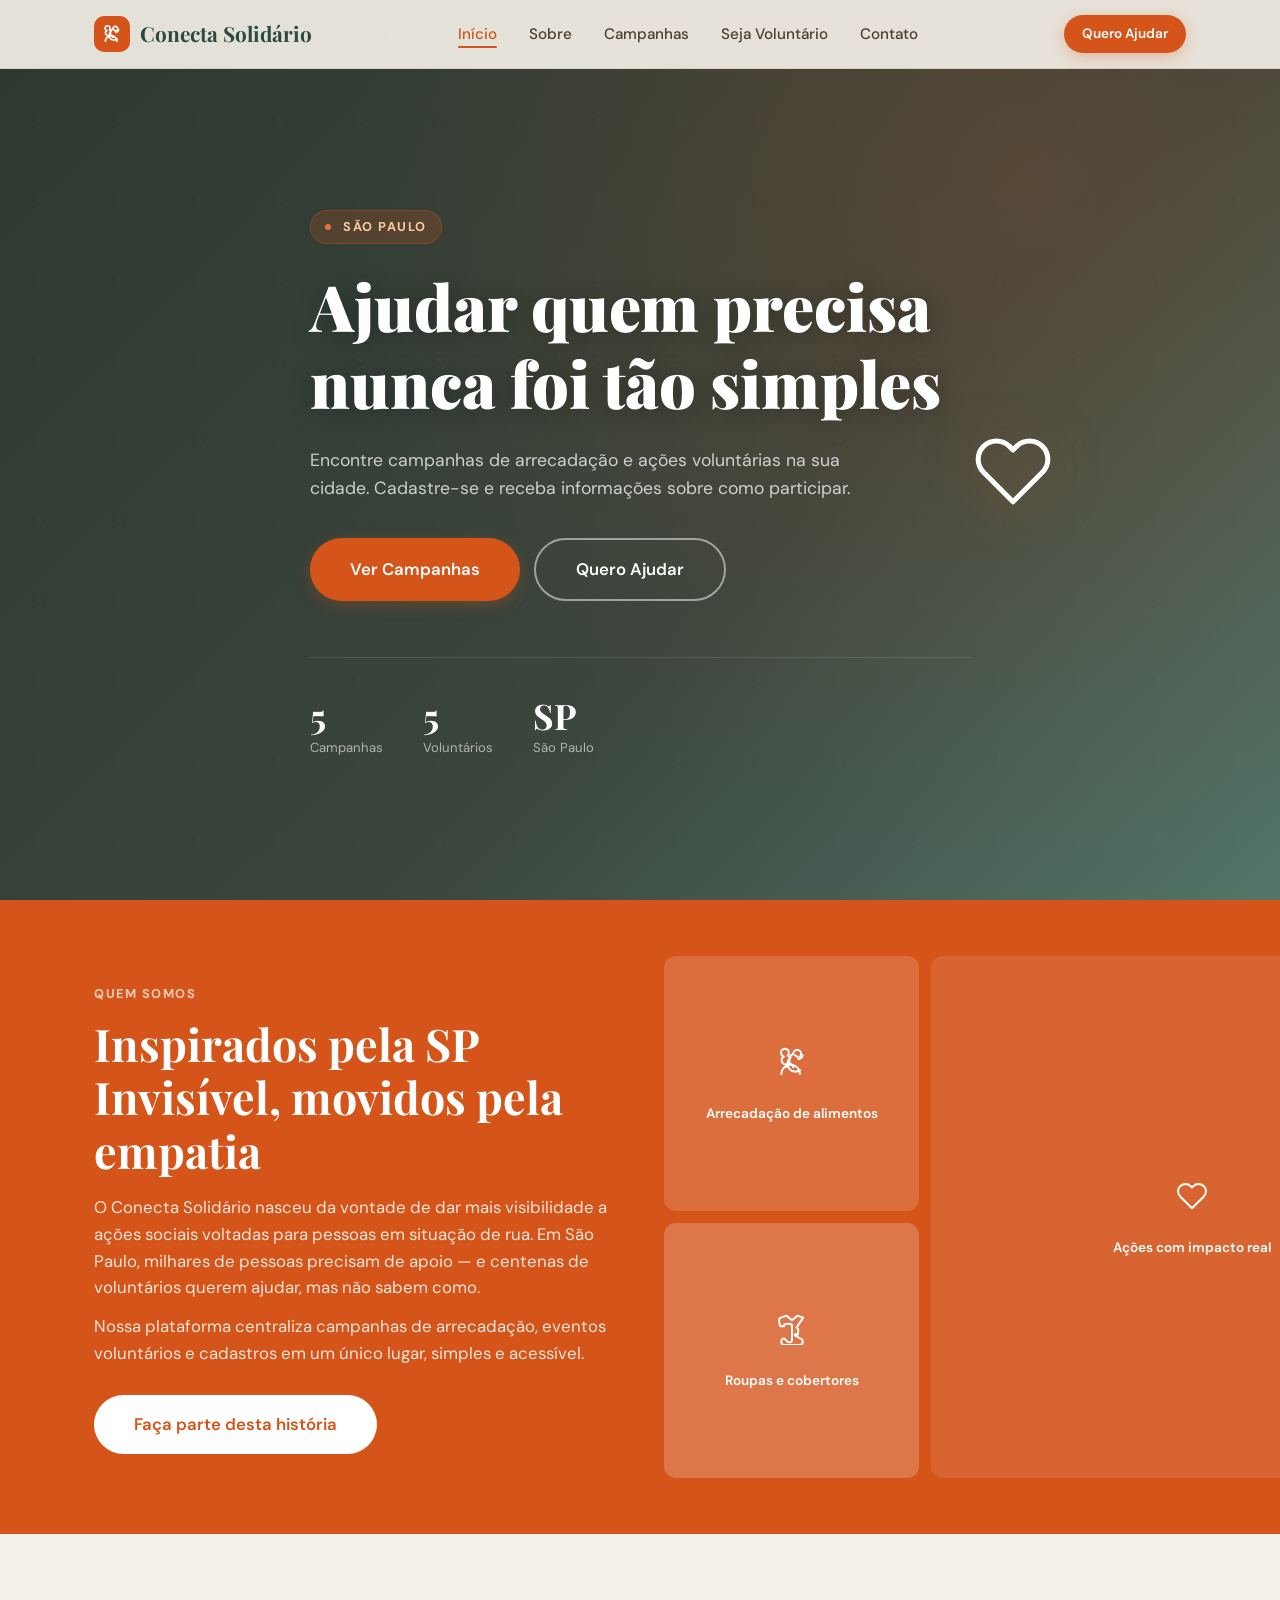
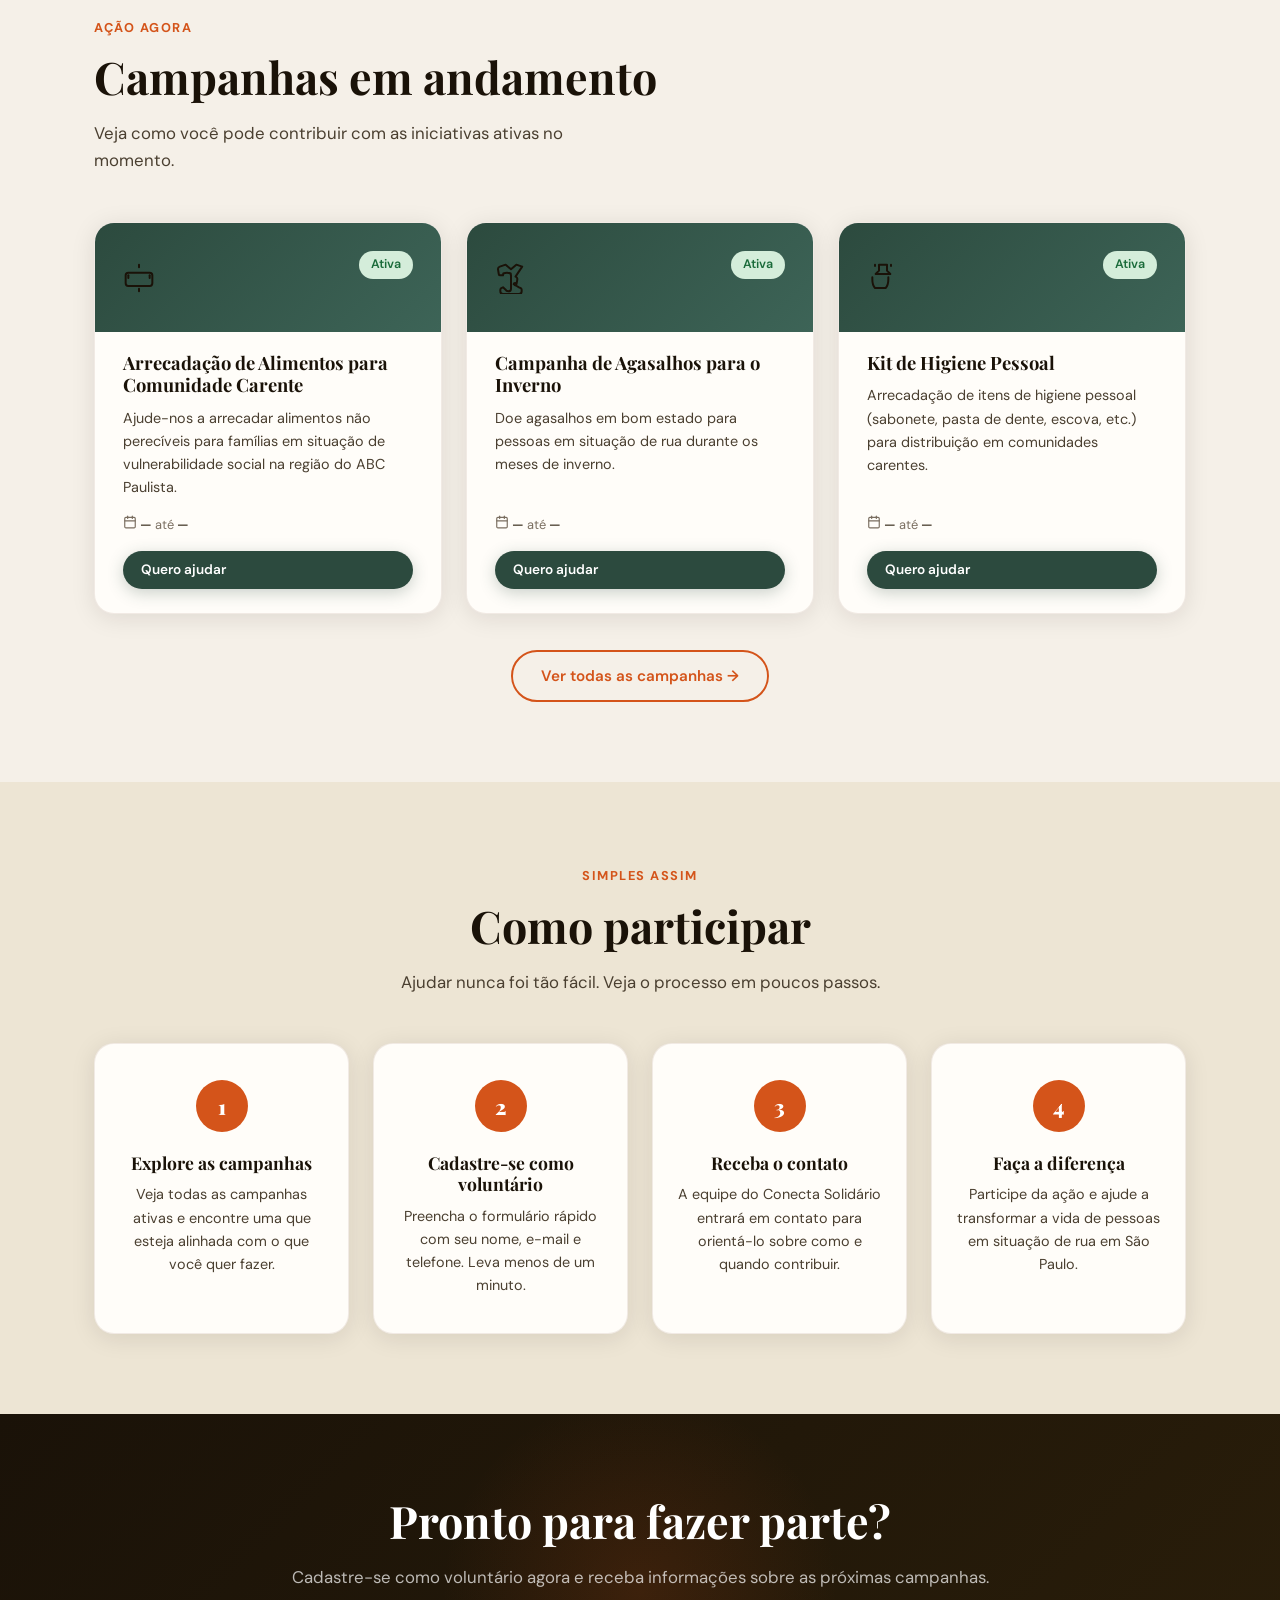
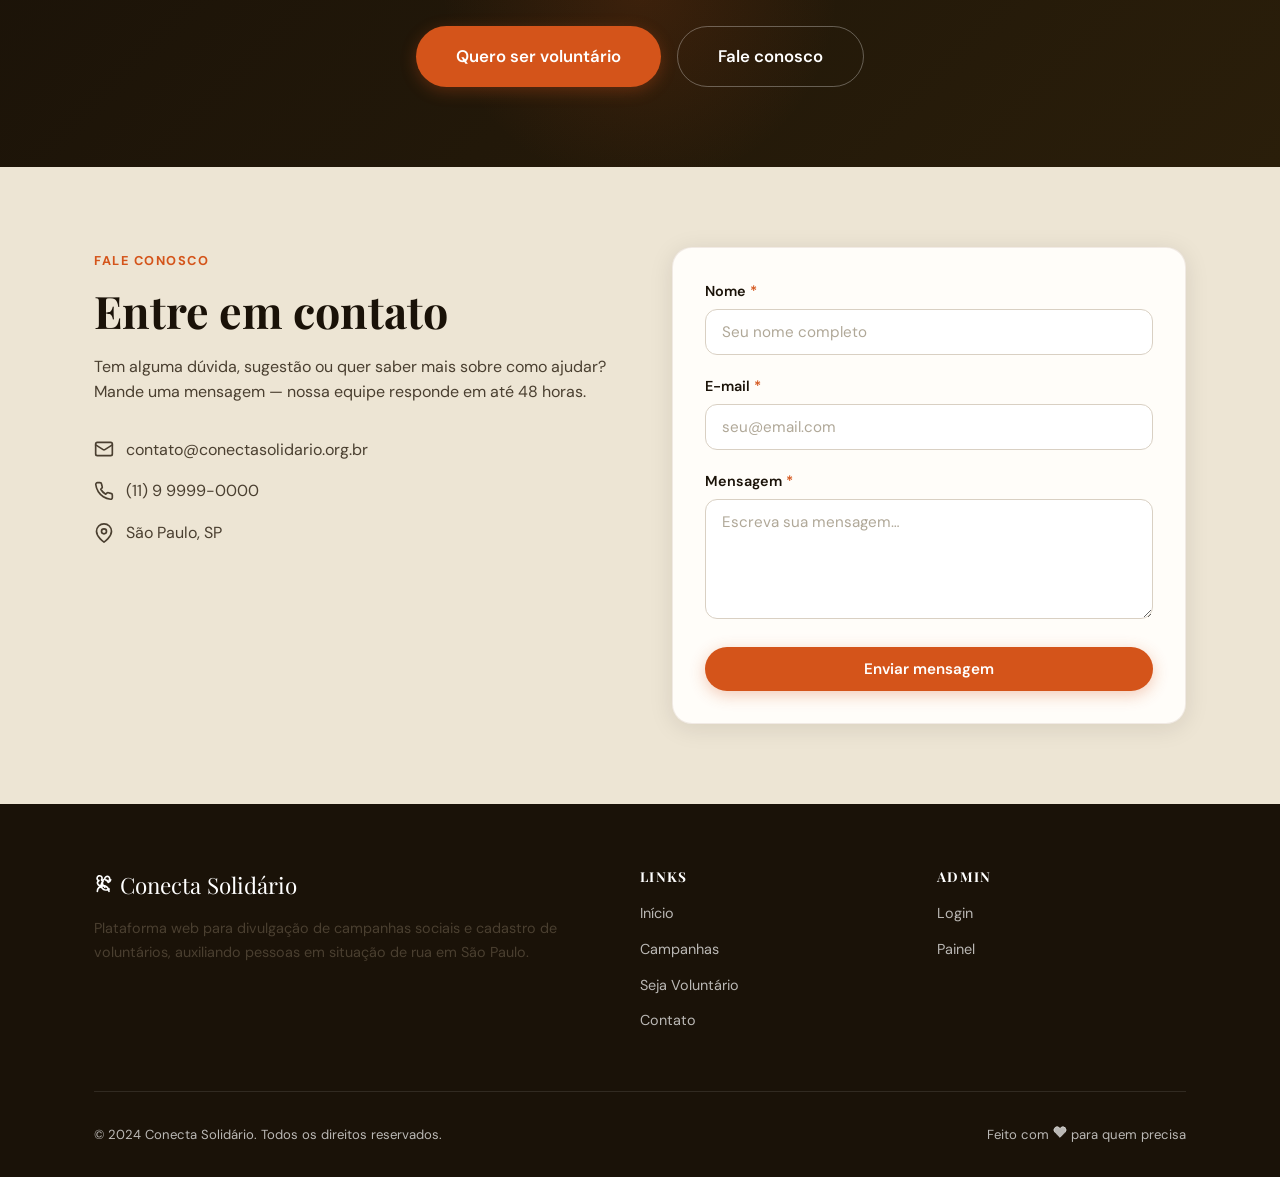
==== index.html @ 2f1c6d6b "first commit" ====
<!DOCTYPE html>
<html lang="pt-BR">
<head>
  <meta charset="UTF-8">
  <meta name="viewport" content="width=device-width, initial-scale=1.0">
  <title>Conecta Solidário – Campanhas sociais para quem mais precisa</title>
  <link rel="stylesheet" href="css/base.css">
  <link rel="stylesheet" href="css/components.css">
  <link rel="stylesheet" href="css/layout.css">
  <link rel="stylesheet" href="css/responsive.css">
  <link rel="stylesheet" href="css/pages/index.css">
  <link rel="stylesheet" href="https://cdnjs.cloudflare.com/ajax/libs/font-awesome/6.0.0-beta3/css/all.min.css">
</head>
<body>

<!-- ── Navbar ──────────────────────────────────────────────── -->
<nav class="navbar">
  <div class="container navbar-inner">
    <a href="index.html" class="navbar-brand">
      <span class="brand-icon">
        <svg width="20" height="20" viewBox="0 0 24 24" fill="none" stroke="currentColor" stroke-width="2" stroke-linecap="round" stroke-linejoin="round"><path d="M18 8a3 3 0 1 0-5.12-2.12L10 8.26l-1.12-1.12A3 3 0 1 06 8a3 3 0 1 0 4.12 2.12L10 9.74l.88-.88A3 3 0 1 018 18"/><path d="M7 16a4 4 0 0 0 3-3 4 4 0 0 1 3 3"/><path d="M4 21a7 7 0 0 1 7-7 7 7 0 0 1 7 7"/><path d="M14 7a4 4 0 0 1 3 3 4 4 0 0 0 3-3"/></svg>
      </span>
      Conecta Solidário
    </a>
    <ul class="navbar-nav">
      <li><a href="index.html" class="active">Início</a></li>
      <li><a href="#sobre">Sobre</a></li>
      <li><a href="#campanhas">Campanhas</a></li>
      <li><a href="pages/voluntario.html">Seja Voluntário</a></li>
      <li><a href="#contato">Contato</a></li>
    </ul>
    <div class="navbar-actions">
      <a href="pages/voluntario.html" class="btn btn-primary btn-sm">Quero Ajudar</a>
    </div>
    <button class="hamburger" aria-label="Menu">
      <span></span><span></span><span></span>
    </button>
  </div>
</nav>

<!-- Mobile menu -->
<div class="mobile-menu">
  <a href="index.html">Início</a>
  <a href="#sobre">Sobre</a>
  <a href="#campanhas">Campanhas</a>
  <a href="pages/voluntario.html">Seja Voluntário</a>
  <a href="#contato">Contato</a>
  <a href="pages/login.html">Área Admin</a>
  <a href="pages/voluntario.html" class="btn btn-primary" style="margin-top:8px">Quero Ajudar</a>
</div>

<!-- ── Hero ────────────────────────────────────────────────── -->
<section class="hero" id="inicio">
  <div class="container" style="position:relative;z-index:2">
    <div class="hero-content">
      <div class="hero-eyebrow">São Paulo</div>
      <h1>Ajudar quem precisa nunca foi tão simples</h1>
      <p class="hero-desc">
        Encontre campanhas de arrecadação e ações voluntárias na sua cidade. Cadastre-se e
        receba informações sobre como participar.
      </p>
      <div class="hero-cta">
        <a href="#campanhas" class="btn btn-primary btn-lg">Ver Campanhas</a>
        <a href="pages/voluntario.html" class="btn btn-outline btn-lg" style="border-color:rgba(255,255,255,.5);color:#fff">Quero Ajudar</a>
      </div>
      <div class="hero-stats">
        <div class="hero-stat" id="stat-campanhas">
          <strong>–</strong><span>Campanhas</span>
        </div>
        <div class="hero-stat" id="stat-voluntarios">
          <strong>–</strong><span>Voluntários</span>
        </div>
        <div class="hero-stat">
          <strong>SP</strong><span>São Paulo</span>
        </div>
      </div>
    </div>
  </div>
  <div class="hero-illustration">
    <div class="hero-icon-center">
      <div class="big-icon">
        <svg width="80" height="80" viewBox="0 0 24 24" fill="none" stroke="currentColor" stroke-width="1.5" stroke-linecap="round" stroke-linejoin="round"><path d="M20.84 4.61a5.5 5.5 0 0 0-7.78 0L12 5.67l-1.06-1.06a5.5 5.5 0 0 0-7.78 7.78l1.06 1.06L12 21.23l7.78-7.78 1.06-1.06a5.5 5.5 0 0 0 0-7.78z"/></svg>
      </div>
    </div>
  </div>
</section>

<!-- ── Sobre ────────────────────────────────────────────────── -->
<section class="about-strip" id="sobre">
  <div class="container">
    <div class="about-strip-inner">
      <div>
        <div class="section-label" style="color:rgba(255,255,255,.7)">Quem somos</div>
        <h2>Inspirados pela SP Invisível, movidos pela empatia</h2>
        <p style="margin-top:16px">
          O Conecta Solidário nasceu da vontade de dar mais visibilidade a ações sociais voltadas
          para pessoas em situação de rua. Em São Paulo, milhares de pessoas precisam de apoio —
          e centenas de voluntários querem ajudar, mas não sabem como.
        </p>
        <p style="margin-top:12px">
          Nossa plataforma centraliza campanhas de arrecadação, eventos voluntários e cadastros em
          um único lugar, simples e acessível.
        </p>
        <a href="pages/voluntario.html" class="btn btn-lg" style="margin-top:28px;background:var(--white);color:var(--orange)">
          Faça parte desta história
        </a>
      </div>
      <div class="about-img-grid">
        <div class="about-img-block aib-1">
          <span class="icon">
            <svg width="32" height="32" viewBox="0 0 24 24" fill="none" stroke="currentColor" stroke-width="1.5" stroke-linecap="round" stroke-linejoin="round"><path d="M18 8a3 3 0 1 0-5.12-2.12L10 8.26l-1.12-1.12A3 3 0 1 06 8a3 3 0 1 0 4.12 2.12L10 9.74l.88-.88A3 3 0 1 018 18"/><path d="M7 16a4 4 0 0 0 3-3 4 4 0 0 1 3 3"/><path d="M4 21a7 7 0 0 1 7-7 7 7 0 0 1 7 7"/><path d="M14 7a4 4 0 0 1 3 3 4 4 0 0 0 3-3"/></svg>
          </span>
          Arrecadação de alimentos
        </div>
        <div class="about-img-block aib-2">
          <span class="icon">
            <svg width="32" height="32" viewBox="0 0 24 24" fill="none" stroke="currentColor" stroke-width="1.5" stroke-linecap="round" stroke-linejoin="round"><path d="M20.84 4.61a5.5 5.5 0 0 0-7.78 0L12 5.67l-1.06-1.06a5.5 5.5 0 0 0-7.78 7.78l1.06 1.06L12 21.23l7.78-7.78 1.06-1.06a5.5 5.5 0 0 0 0-7.78z"/></svg>
          </span>
          Ações com impacto real
        </div>
        <div class="about-img-block aib-3">
          <span class="icon">
            <svg width="32" height="32" viewBox="0 0 24 24" fill="none" stroke="currentColor" stroke-width="1.5" stroke-linecap="round" stroke-linejoin="round"><path d="M20.38 3.46L16 2 12 5.5 8 2l-4.38 1.46a2 2 0 0 0-1.34 2.23l.58 3.47a1 1 0 0 0 .99.84H6l.23-1.37a8 8 0 0 1 5.54 0L12 10.18V20a2 2 0 0 1-2 2h-.18a2 2 0 0 1-1.82-1.18L6 19l-1.27.57A2 2 0 0 0 4 21.43V22a2 2 0 0 0 2 2h12a2 2 0 0 0 2-2v-.57a2 2 0 0 0-.73-1.86L18 19l-2-1.18a2 2 0 0 1-1.82-1.18H14a1 1 0 0 1 .99-.84h.16a1 1 0 0 1 .99.84l.58-3.47a2 2 0 0 0-1.34-2.23z"/></svg>
          </span>
          Roupas e cobertores
        </div>
      </div>
    </div>
  </div>
</section>

<!-- ── Campanhas ────────────────────────────────────────────── -->
<section class="section campaigns-section" id="campanhas">
  <div class="container">
    <div class="section-header">
      <div class="section-label">Ação agora</div>
      <h2>Campanhas em andamento</h2>
      <p>Veja como você pode contribuir com as iniciativas ativas no momento.</p>
    </div>
    <div id="campaigns-grid" class="campaigns-grid">
      <div class="loader-wrap"><div class="spinner"></div><p>Carregando campanhas…</p></div>
    </div>
    <div style="text-align:center;margin-top:36px">
      <a href="pages/campanhas.html" class="btn btn-outline">Ver todas as campanhas →</a>
    </div>
  </div>
</section>

<!-- ── Como funciona ────────────────────────────────────────── -->
<section class="section how-section">
  <div class="container">
    <div class="section-header text-center">
      <div class="section-label">Simples assim</div>
      <h2>Como participar</h2>
      <p style="margin: 0 auto;">Ajudar nunca foi tão fácil. Veja o processo em poucos passos.</p>
    </div>
    <div class="steps-grid">
      <div class="card step-card">
        <div class="step-num">1</div>
        <h3>Explore as campanhas</h3>
        <p>Veja todas as campanhas ativas e encontre uma que esteja alinhada com o que você quer fazer.</p>
      </div>
      <div class="card step-card">
        <div class="step-num">2</div>
        <h3>Cadastre-se como voluntário</h3>
        <p>Preencha o formulário rápido com seu nome, e-mail e telefone. Leva menos de um minuto.</p>
      </div>
      <div class="card step-card">
        <div class="step-num">3</div>
        <h3>Receba o contato</h3>
        <p>A equipe do Conecta Solidário entrará em contato para orientá-lo sobre como e quando contribuir.</p>
      </div>
      <div class="card step-card">
        <div class="step-num">4</div>
        <h3>Faça a diferença</h3>
        <p>Participe da ação e ajude a transformar a vida de pessoas em situação de rua em São Paulo.</p>
      </div>
    </div>
  </div>
</section>

<!-- ── CTA Banner ───────────────────────────────────────────── -->
<section class="cta-banner">
  <div class="container">
    <h2>Pronto para fazer parte?</h2>
    <p>Cadastre-se como voluntário agora e receba informações sobre as próximas campanhas.</p>
    <div class="cta-btns">
      <a href="pages/voluntario.html" class="btn btn-primary btn-lg">Quero ser voluntário</a>
      <a href="#contato" class="btn btn-ghost btn-lg" style="color:#fff;border-color:rgba(255,255,255,.3)">Fale conosco</a>
    </div>
  </div>
</section>

<!-- ── Contato ──────────────────────────────────────────────── -->
<section class="section" id="contato" style="background:var(--warm)">
  <div class="container">
    <div style="display:grid;grid-template-columns:1fr 1fr;gap:64px;align-items:start">
      <div>
        <div class="section-label">Fale conosco</div>
        <h2>Entre em contato</h2>
        <p style="margin-top:16px">
          Tem alguma dúvida, sugestão ou quer saber mais sobre como ajudar?
          Mande uma mensagem — nossa equipe responde em até 48 horas.
        </p>
        <div style="margin-top:32px;display:flex;flex-direction:column;gap:16px">
          <div style="display:flex;align-items:center;gap:12px;color:var(--text-m)">
            <svg width="20" height="20" viewBox="0 0 24 24" fill="none" stroke="currentColor" stroke-width="2" stroke-linecap="round" stroke-linejoin="round"><rect x="2" y="4" width="20" height="16" rx="2"/><path d="m22 7-8.97 5.7a1.94 1.94 0 0 1-2.06 0L2 7"/></svg>
            <span>contato@conectasolidario.org.br</span>
          </div>
          <div style="display:flex;align-items:center;gap:12px;color:var(--text-m)">
            <svg width="20" height="20" viewBox="0 0 24 24" fill="none" stroke="currentColor" stroke-width="2" stroke-linecap="round" stroke-linejoin="round"><path d="M22 16.92v3a2 2 0 0 1-2.18 2 19.79 19.79 0 0 1-8.63-3.07 19.5 19.5 0 0 1-6-6 19.79 19.79 0 0 1-3.07-8.67A2 2 0 0 1 4.11 2h3a2 2 0 0 1 2 1.72 12.84 12.84 0 0 0 .7 2.81 2 2 0 0 1-.45 2.11L8.09 9.91a16 16 0 0 0 6 6l1.27-1.27a2 2 0 0 1 2.11-.45 12.84 12.84 0 0 0 2.81.7A2 2 0 0 1 22 16.92z"/></svg>
            <span>(11) 9 9999-0000</span>
          </div>
          <div style="display:flex;align-items:center;gap:12px;color:var(--text-m)">
            <svg width="20" height="20" viewBox="0 0 24 24" fill="none" stroke="currentColor" stroke-width="2" stroke-linecap="round" stroke-linejoin="round"><path d="M21 10c0 7-9 13-9 13s-9-6-9-13a9 9 0 0 1 18 0z"/><circle cx="12" cy="10" r="3"/></svg>
            <span>São Paulo, SP</span>
          </div>
        </div>
      </div>
      <form class="card" style="padding:32px" id="contact-form">
        <div class="form-group">
          <label class="form-label">Nome <span>*</span></label>
          <input type="text" class="form-control" data-required placeholder="Seu nome completo">
          <span class="form-error" style="display:none"></span>
        </div>
        <div class="form-group">
          <label class="form-label">E-mail <span>*</span></label>
          <input type="email" class="form-control" data-required placeholder="seu@email.com">
          <span class="form-error" style="display:none"></span>
        </div>
        <div class="form-group">
          <label class="form-label">Mensagem <span>*</span></label>
          <textarea class="form-control" data-required placeholder="Escreva sua mensagem…"></textarea>
          <span class="form-error" style="display:none"></span>
        </div>
        <button type="submit" class="btn btn-primary btn-block">Enviar mensagem</button>
      </form>
    </div>
  </div>
</section>

<!-- ── Footer ───────────────────────────────────────────────── -->
<footer>
  <div class="container">
    <div class="footer-grid">
      <div>
        <div class="footer-brand">
          <svg width="20" height="20" viewBox="0 0 24 24" fill="none" stroke="currentColor" stroke-width="2" stroke-linecap="round" stroke-linejoin="round"><path d="M18 8a3 3 0 1 0-5.12-2.12L10 8.26l-1.12-1.12A3 3 0 1 06 8a3 3 0 1 0 4.12 2.12L10 9.74l.88-.88A3 3 0 1 018 18"/><path d="M7 16a4 4 0 0 0 3-3 4 4 0 0 1 3 3"/><path d="M4 21a7 7 0 0 1 7-7 7 7 0 0 1 7 7"/><path d="M14 7a4 4 0 0 1 3 3 4 4 0 0 0 3-3"/></svg>
          Conecta Solidário
        </div>
        <p class="footer-desc">
          Plataforma web para divulgação de campanhas sociais e cadastro de voluntários,
          auxiliando pessoas em situação de rua em São Paulo.
        </p>
      </div>
      <div class="footer-col">
        <h4>Links</h4>
        <ul>
          <li><a href="index.html">Início</a></li>
          <li><a href="#campanhas">Campanhas</a></li>
          <li><a href="pages/voluntario.html">Seja Voluntário</a></li>
          <li><a href="#contato">Contato</a></li>
        </ul>
      </div>
      <div class="footer-col">
        <h4>Admin</h4>
        <ul>
          <li><a href="pages/login.html">Login</a></li>
          <li><a href="pages/admin.html">Painel</a></li>
        </ul>
      </div>
    </div>
    <div class="footer-bottom">
      <span>© 2024 Conecta Solidário. Todos os direitos reservados.</span>
      <span>Feito com <svg width="14" height="14" viewBox="0 0 24 24" fill="currentColor" stroke="currentColor" stroke-width="1" stroke-linecap="round" stroke-linejoin="round"><path d="M20.84 4.61a5.5 5.5 0 0 0-7.78 0L12 5.67l-1.06-1.06a5.5 5.5 0 0 0-7.78 7.78l1.06 1.06L12 21.23l7.78-7.78 1.06-1.06a5.5 5.5 0 0 0 0-7.78z"/></svg> para quem precisa</span>
    </div>
  </div>
</footer>

<div id="toast-container"></div>

<script src="js/config.js"></script>
<script src="js/api-unified.js"></script>
<script>
  const ICONS = ['bread','coat','bottle','pill','books','home','bath','salad'];

  async function loadCampanhas() {
    const grid = document.getElementById('campaigns-grid');
    try {
      const data = await API.getCampanhas();
      const ativas = (data || []).filter(c => {
        const st = campaignStatus(c.data_inicio, c.data_fim);
        return st.label === 'Ativa';
      }).slice(0, 3);

      document.getElementById('stat-campanhas').querySelector('strong').textContent =
        (data || []).filter(c => campaignStatus(c.data_inicio, c.data_fim).label === 'Ativa').length;

      if (!ativas.length) {
        grid.innerHTML = `<div class="empty-state" style="grid-column:1/-1">
          <div class="icon">
            <svg width="48" height="48" viewBox="0 0 24 24" fill="none" stroke="currentColor" stroke-width="1.5" stroke-linecap="round" stroke-linejoin="round"><path d="M21 15a2 2 0 0 1-2 2H7l-4 4V5a2 2 0 0 1 2-2h14a2 2 0 0 1 2 2z"/></svg>
          </div>
          <h3>Nenhuma campanha ativa no momento</h3>
          <p>Volte em breve para ver as próximas ações.</p>
        </div>`;
        return;
      }
      grid.innerHTML = ativas.map((c,i) => {
        const st = campaignStatus(c.data_inicio, c.data_fim);
        return `
        <div class="card campaign-card">
          <div class="campaign-card-top">
            <div class="campaign-icon">${getIconSVG(ICONS[i % ICONS.length])}</div>
            <span class="badge ${st.cls}">${st.label}</span>
          </div>
          <div class="campaign-card-body">
            <h3>${c.titulo}</h3>
            <p>${c.descricao}</p>
            <div class="campaign-dates">
              <svg width="14" height="14" viewBox="0 0 24 24" fill="none" stroke="currentColor" stroke-width="2" stroke-linecap="round" stroke-linejoin="round"><rect x="3" y="4" width="18" height="18" rx="2" ry="2"/><line x1="16" y1="2" x2="16" y2="6"/><line x1="8" y1="2" x2="8" y2="6"/><line x1="3" y1="10" x2="21" y2="10"/></svg>
              <span>${formatDate(c.data_inicio)}</span> até <span>${formatDate(c.data_fim)}</span>
            </div>
            <a href="pages/voluntario.html" class="btn btn-forest btn-sm">Quero ajudar</a>
          </div>
        </div>`;
      }).join('');
    } catch (e) {
      grid.innerHTML = `<div class="empty-state" style="grid-column:1/-1">
        <div class="icon">
          <svg width="48" height="48" viewBox="0 0 24 24" fill="none" stroke="currentColor" stroke-width="1.5" stroke-linecap="round" stroke-linejoin="round"><path d="M21 15a2 2 0 0 1-2 2H7l-4 4V5a2 2 0 0 1 2-2h14a2 2 0 0 1 2 2z"/></svg>
        </div>
        <h3>Erro ao carregar campanhas</h3>
        <p>Tente novamente mais tarde.</p>
      </div>`;
      document.getElementById('stat-campanhas').querySelector('strong').textContent = '0';
    }
  }

  async function loadStats() {
    try {
      const vols = await API.getVoluntarios();
      document.getElementById('stat-voluntarios').querySelector('strong').textContent = (vols || []).length;
    } catch {
      document.getElementById('stat-voluntarios').querySelector('strong').textContent = '0';
    }
  }

  function getIconSVG(name) {
    const icons = {
      bread: '<svg width="32" height="32" viewBox="0 0 24 24" fill="none" stroke="currentColor" stroke-width="1.5" stroke-linecap="round" stroke-linejoin="round"><path d="M2 10a2 2 0 0 1 2-2h16a2 2 0 0 1 2 2v6a2 2 0 0 1-2 2H4a2 2 0 0 1-2-2z"/><path d="M12 2v2"/><path d="M12 20v2"/><path d="M4 10v2"/><path d="M20 10v2"/></svg>',
      coat: '<svg width="32" height="32" viewBox="0 0 24 24" fill="none" stroke="currentColor" stroke-width="1.5" stroke-linecap="round" stroke-linejoin="round"><path d="M20.38 3.46L16 2 12 5.5 8 2l-4.38 1.46a2 2 0 0 0-1.34 2.23l.58 3.47a1 1 0 0 0 .99.84H6l.23-1.37a8 8 0 0 1 5.54 0L12 10.18V20a2 2 0 0 1-2 2h-.18a2 2 0 0 1-1.82-1.18L6 19l-1.27.57A2 2 0 0 0 4 21.43V22a2 2 0 0 0 2 2h12a2 2 0 0 0 2-2v-.57a2 2 0 0 0-.73-1.86L18 19l-2-1.18a2 2 0 0 1-1.82-1.18H14a1 1 0 0 1 .99-.84h.16a1 1 0 0 1 .99.84l.58-3.47a2 2 0 0 0-1.34-2.23z"/></svg>',
      bottle: '<svg width="32" height="32" viewBox="0 0 24 24" fill="none" stroke="currentColor" stroke-width="1.5" stroke-linecap="round" stroke-linejoin="round"><path d="M9 2h6v4.5l2.5 2.5H6.5L9 6.5V2z"/><path d="M4 11.5v1.5c0 3 1 5.5 2 6.5h8c1-1 2-3.5 2-6.5v-1.5"/><path d="M6 2v1"/><path d="M18 2v1"/></svg>',
      pill: '<svg width="32" height="32" viewBox="0 0 24 24" fill="none" stroke="currentColor" stroke-width="1.5" stroke-linecap="round" stroke-linejoin="round"><path d="M10.5 1.5l8.5 8.5a2.83 2.83 0 0 1 0 4L14 21l-5-5-2-2a2.83 2.83 0 0 1 0-4L10.5 1.5z"/></svg>',
      books: '<svg width="32" height="32" viewBox="0 0 24 24" fill="none" stroke="currentColor" stroke-width="1.5" stroke-linecap="round" stroke-linejoin="round"><path d="M4 19.5A2.5 2.5 0 0 1 6.5 17H20"/><path d="M6.5 2H20v20H6.5A2.5 2.5 0 0 1 4 19.5v-15A2.5 2.5 0 0 1 6.5 2z"/></svg>',
      home: '<svg width="32" height="32" viewBox="0 0 24 24" fill="none" stroke="currentColor" stroke-width="1.5" stroke-linecap="round" stroke-linejoin="round"><path d="M3 9l9-7 9 7v11a2 2 0 0 1-2 2H5a2 2 0 0 1-2-2z"/><polyline points="9 22 9 12 15 12 15 22"/></svg>',
      bath: '<svg width="32" height="32" viewBox="0 0 24 24" fill="none" stroke="currentColor" stroke-width="1.5" stroke-linecap="round" stroke-linejoin="round"><path d="M4 12h16"/><path d="M4 6v12a2 2 0 0 0 2 2h12a2 2 0 0 0 2-2V6"/><path d="M8 6V4a2 2 0 0 1 2-2h4a2 2 0 0 1 2 2v2"/><circle cx="12" cy="13" r="2"/><path d="M8 18l2 2 4-4 4 4"/></svg>',
      salad: '<svg width="32" height="32" viewBox="0 0 24 24" fill="none" stroke="currentColor" stroke-width="1.5" stroke-linecap="round" stroke-linejoin="round"><path d="M12 22c5.523 0 10-4.477 10-10S17.523 2 12 2 2 6.477 2 12s4.477 10 10 10z"/><path d="M8 12c1.5-2 4-2 4 0s-2.5 4-4 0z"/><path d="M16 12c1.5-2 4-2 4 0s-2.5 4-4 0z"/></svg>'
    };
    return icons[name] || '';
  }

  // Contact form
  document.getElementById('contact-form').addEventListener('submit', async e => {
    e.preventDefault();
    if (!validateForm(e.target)) return;
    const btn = e.target.querySelector('button[type=submit]');
    btn.textContent = 'Enviando…'; btn.disabled = true;
    await new Promise(r => setTimeout(r, 1000));
    toast('Mensagem enviada com sucesso! Retornaremos em breve.', 'success');
    e.target.reset();
    btn.textContent = 'Enviar mensagem'; btn.disabled = false;
  });

  loadCampanhas();
  loadStats();
</script>
</body>
</html>
---- css/base.css ----
@import url('https://fonts.googleapis.com/css2?family=Playfair+Display:ital,wght@0,400;0,700;0,900;1,400&family=DM+Sans:wght@300;400;500;600&display=swap');

/* ─── Design Tokens ─────────────────────────────────────── */
:root {
  --cream:    #F5F0E8;
  --warm:     #EDE5D4;
  --orange:   #D4541A;
  --orange-l: #E8733D;
  --earth:    #7A4A2E;
  --forest:   #2C4A3E;
  --forest-l: #3D6457;
  --text:     #1A1208;
  --text-m:   #4A3F30;
  --text-s:   #7A6E60;
  --white:    #FFFFFF;
  --card-bg:  #FFFDF9;
  --shadow:   0 4px 24px rgba(26,18,8,.10);
  --shadow-h: 0 8px 40px rgba(26,18,8,.18);
  --radius:   12px;
  --radius-l: 20px;
  --trans:    .25s cubic-bezier(.4,0,.2,1);
}

/* ─── Reset ──────────────────────────────────────────────── */
*, *::before, *::after { box-sizing: border-box; margin: 0; padding: 0; }
html { scroll-behavior: smooth; }
body {
  font-family: 'DM Sans', sans-serif;
  background: var(--cream);
  color: var(--text);
  line-height: 1.6;
  overflow-x: hidden;
}
img { max-width: 100%; display: block; }
a { text-decoration: none; color: inherit; }
ul { list-style: none; }
button, input, textarea, select {
  font-family: inherit;
  font-size: inherit;
}

/* ─── Typography ─────────────────────────────────────────── */
h1,h2,h3,h4 { font-family: 'Playfair Display', serif; line-height: 1.2; }
h1 { font-size: clamp(2.2rem,5vw,4rem); font-weight: 900; }
h2 { font-size: clamp(1.6rem,3.5vw,2.8rem); font-weight: 700; }
h3 { font-size: clamp(1.2rem,2vw,1.6rem); font-weight: 700; }
p  { color: var(--text-m); }

/* ─── Utilities ──────────────────────────────────────────── */
.container { max-width: 1140px; margin: 0 auto; padding: 0 24px; }
.section    { padding: 80px 0; }
.section-sm { padding: 48px 0; }
.text-center { text-align: center; }
.hidden { display: none !important; }
---- css/components.css ----
/* ─── Buttons ────────────────────────────────────────────── */
.btn {
  display: inline-flex; align-items: center; gap: 8px;
  padding: 12px 28px; border-radius: 50px; border: none;
  cursor: pointer; font-weight: 600; font-size: .95rem;
  transition: all var(--trans); white-space: nowrap;
}
.btn-primary {
  background: var(--orange); color: var(--white);
  box-shadow: 0 4px 16px rgba(212,84,26,.30);
}
.btn-primary:hover {
  background: var(--orange-l);
  transform: translateY(-2px);
  box-shadow: 0 8px 24px rgba(212,84,26,.40);
}
.btn-outline {
  background: transparent; color: var(--orange);
  border: 2px solid var(--orange);
}
.btn-outline:hover {
  background: var(--orange); color: var(--white);
  transform: translateY(-2px);
}
.btn-forest {
  background: var(--forest); color: var(--white);
  box-shadow: 0 4px 16px rgba(44,74,62,.25);
}
.btn-forest:hover {
  background: var(--forest-l); transform: translateY(-2px);
}
.btn-ghost {
  background: transparent; color: var(--text-m);
  border: 1px solid #D9D0C3;
}
.btn-ghost:hover { background: var(--warm); }
.btn-danger {
  background: #C0392B; color: var(--white);
}
.btn-danger:hover { background: #A93226; }
.btn-sm { padding: 8px 18px; font-size: .85rem; }
.btn-lg { padding: 16px 40px; font-size: 1.05rem; }
.btn-block { width: 100%; justify-content: center; }

/* ─── Cards ──────────────────────────────────────────────── */
.card {
  background: var(--card-bg); border-radius: var(--radius-l);
  border: 1px solid rgba(122,74,46,.10);
  box-shadow: var(--shadow); overflow: hidden;
  transition: all var(--trans);
}
.card:hover { box-shadow: var(--shadow-h); transform: translateY(-4px); }

/* ─── Badges ─────────────────────────────────────────────── */
.badge {
  display: inline-flex; align-items: center; gap: 4px;
  padding: 4px 12px; border-radius: 50px; font-size: .78rem; font-weight: 600;
}
.badge-green  { background: #D4EDDA; color: #1A6B3A; }
.badge-orange { background: #FDEBD0; color: #8B4513; }
.badge-red    { background: #FDECEA; color: #8B1A1A; }

/* ─── Forms ──────────────────────────────────────────────── */
.form-group { margin-bottom: 20px; }
.form-label { display: block; font-weight: 600; font-size: .9rem; margin-bottom: 6px; color: var(--text); }
.form-label span { color: var(--orange); }
.form-control {
  width: 100%; padding: 12px 16px; border-radius: var(--radius);
  border: 1.5px solid #D9D0C3; background: var(--white);
  color: var(--text); font-size: .95rem;
  transition: all var(--trans);
}
.form-control:focus {
  outline: none; border-color: var(--orange);
  box-shadow: 0 0 0 3px rgba(212,84,26,.12);
}
.form-control::placeholder { color: #B0A898; }
textarea.form-control { resize: vertical; min-height: 120px; }
.form-hint { font-size: .8rem; color: var(--text-s); margin-top: 4px; }
.form-error { font-size: .82rem; color: #C0392B; margin-top: 4px; }
.form-row { display: grid; grid-template-columns: 1fr 1fr; gap: 20px; }

/* ─── Toast ──────────────────────────────────────────────── */
#toast-container {
  position: fixed; bottom: 24px; right: 24px; z-index: 9999;
  display: flex; flex-direction: column; gap: 10px;
}
.toast {
  display: flex; align-items: center; gap: 12px;
  background: var(--text); color: var(--white);
  padding: 14px 20px; border-radius: var(--radius);
  box-shadow: var(--shadow-h); font-size: .9rem; font-weight: 500;
  animation: toastIn .3s ease; min-width: 280px;
}
.toast.success { background: var(--forest); }
.toast.error   { background: #C0392B; }
@keyframes toastIn { from { transform: translateX(120%); opacity:0 } to { transform: translateX(0); opacity:1 } }

/* ─── Section Header ─────────────────────────────────────── */
.section-header { margin-bottom: 48px; }
.section-label {
  display: inline-block; font-size: .8rem; font-weight: 700;
  letter-spacing: .12em; text-transform: uppercase; color: var(--orange);
  margin-bottom: 12px;
}
.section-header h2 { margin-bottom: 16px; }
.section-header p { color: var(--text-m); max-width: 540px; font-size: 1.05rem; }

/* ─── Page Hero (inner pages) ────────────────────────────── */
.page-hero {
  padding: 140px 0 64px;
  background: linear-gradient(135deg, var(--forest) 0%, #1A3028 100%);
  position: relative; overflow: hidden;
}
.page-hero::before {
  content: ''; position: absolute; inset: 0;
  background: url("data:image/svg+xml,%3Csvg width='60' height='60' viewBox='0 0 60 60' xmlns='http://www.w3.org/2000/svg'%3E%3Cg fill='none' fill-rule='evenodd'%3E%3Cg fill='%23ffffff' fill-opacity='0.03'%3E%3Ccircle cx='30' cy='30' r='2'/%3E%3C/g%3E%3C/g%3E%3C/svg%3E");
}
.page-hero h1, .page-hero p { color: var(--white); position: relative; }
.page-hero p { opacity: .8; font-size: 1.1rem; margin-top: 12px; }

/* ─── Loader ─────────────────────────────────────────────── */
.loader-wrap {
  display: flex; align-items: center; justify-content: center;
  padding: 48px; flex-direction: column; gap: 12px; color: var(--text-s);
}
.spinner {
  width: 36px; height: 36px; border: 3px solid #E8DFCE;
  border-top-color: var(--orange); border-radius: 50%;
  animation: spin .8s linear infinite;
}
@keyframes spin { to { transform: rotate(360deg); } }

/* ─── Empty State ────────────────────────────────────────── */
.empty-state {
  text-align: center; padding: 64px 24px; color: var(--text-s);
}
.empty-state .icon { font-size: 3rem; margin-bottom: 16px; }
.empty-state h3 { color: var(--text-m); margin-bottom: 8px; }

/* ─── Modal ──────────────────────────────────────────────── */
.modal-overlay {
  position: fixed; inset: 0; background: rgba(26,18,8,.6);
  backdrop-filter: blur(4px); z-index: 500;
  display: flex; align-items: center; justify-content: center;
  padding: 24px; opacity: 0; pointer-events: none; transition: opacity var(--trans);
}
.modal-overlay.open { opacity: 1; pointer-events: all; }
.modal {
  background: var(--card-bg); border-radius: var(--radius-l);
  padding: 40px; max-width: 520px; width: 100%;
  transform: scale(.95) translateY(8px); transition: transform var(--trans);
  max-height: 90vh; overflow-y: auto;
}
.modal-overlay.open .modal { transform: scale(1) translateY(0); }
.modal-header { display: flex; justify-content: space-between; align-items: flex-start; margin-bottom: 24px; }
.modal-close { background: none; border: none; cursor: pointer; font-size: 1.4rem; color: var(--text-s); line-height: 1; padding: 4px; }
.modal-close:hover { color: var(--text); }

/* ─── Table ──────────────────────────────────────────────── */
.table-wrap { overflow-x: auto; border-radius: var(--radius); border: 1px solid #E8DFCE; }
table { width: 100%; border-collapse: collapse; }
th {
  background: var(--warm); padding: 14px 16px; text-align: left;
  font-size: .82rem; font-weight: 700; letter-spacing: .06em;
  text-transform: uppercase; color: var(--text-m); white-space: nowrap;
}
td { padding: 14px 16px; border-top: 1px solid #F0E8DC; font-size: .92rem; color: var(--text-m); }
tr:hover td { background: #FFFBF5; }
.table-actions { display: flex; gap: 8px; }
---- css/layout.css ----
/* ─── Navbar ─────────────────────────────────────────────── */
.navbar {
  position: fixed; top: 0; left: 0; right: 0; z-index: 100;
  background: rgba(245,240,232,.92);
  backdrop-filter: blur(12px);
  border-bottom: 1px solid rgba(122,74,46,.12);
  transition: box-shadow var(--trans);
}
.navbar.scrolled { box-shadow: var(--shadow); }
.navbar-inner {
  display: flex; align-items: center; justify-content: space-between;
  height: 68px;
}
.navbar-brand {
  display: flex; align-items: center; gap: 10px; font-weight: 700;
  font-family: 'Playfair Display', serif; font-size: 1.3rem; color: var(--forest);
}
.navbar-brand .brand-icon {
  width: 36px; height: 36px; background: var(--orange);
  border-radius: 10px; display: flex; align-items: center; justify-content: center;
  color: var(--white); font-size: 1.1rem;
}
.navbar-nav {
  display: flex; align-items: center; gap: 32px;
}
.navbar-nav a {
  font-weight: 500; font-size: .95rem; color: var(--text-m);
  transition: color var(--trans); position: relative;
}
.navbar-nav a::after {
  content: ''; position: absolute; bottom: -4px; left: 0; right: 0;
  height: 2px; background: var(--orange); transform: scaleX(0);
  transition: transform var(--trans); border-radius: 2px;
}
.navbar-nav a:hover, .navbar-nav a.active { color: var(--orange); }
.navbar-nav a:hover::after, .navbar-nav a.active::after { transform: scaleX(1); }
.navbar-actions { display: flex; align-items: center; gap: 12px; }
.hamburger {
  display: none; background: none; border: none; cursor: pointer;
  flex-direction: column; gap: 5px; padding: 4px;
}
.hamburger span {
  display: block; width: 24px; height: 2px; background: var(--text);
  border-radius: 2px; transition: all var(--trans);
}
.hamburger.open span:nth-child(1) { transform: translateY(7px) rotate(45deg); }
.hamburger.open span:nth-child(2) { opacity: 0; }
.hamburger.open span:nth-child(3) { transform: translateY(-7px) rotate(-45deg); }

/* ─── Mobile Menu ────────────────────────────────────────── */
.mobile-menu {
  position: fixed; inset: 68px 0 0; background: var(--cream);
  padding: 24px; display: flex; flex-direction: column; gap: 8px;
  z-index: 99; transform: translateX(100%); transition: transform var(--trans);
}
.mobile-menu.open { transform: translateX(0); }
.mobile-menu a {
  display: block; padding: 14px 16px; font-weight: 500;
  border-radius: var(--radius); color: var(--text-m);
  transition: background var(--trans);
}
.mobile-menu a:hover { background: var(--warm); color: var(--orange); }

/* ─── Footer ─────────────────────────────────────────────── */
footer {
  background: var(--text); color: rgba(255,255,255,.7);
  padding: 64px 0 32px;
}
.footer-grid {
  display: grid; grid-template-columns: 2fr 1fr 1fr; gap: 48px;
  padding-bottom: 48px; border-bottom: 1px solid rgba(255,255,255,.1);
  margin-bottom: 32px;
}
.footer-brand { font-family: 'Playfair Display', serif; color: var(--white); font-size: 1.4rem; margin-bottom: 12px; }
.footer-desc { font-size: .9rem; line-height: 1.7; }
.footer-col h4 { color: var(--white); font-size: .85rem; letter-spacing: .1em; text-transform: uppercase; margin-bottom: 16px; }
.footer-col ul li { margin-bottom: 10px; }
.footer-col ul li a { font-size: .9rem; transition: color var(--trans); }
.footer-col ul li a:hover { color: var(--orange-l); }
.footer-bottom { display: flex; justify-content: space-between; align-items: center; font-size: .82rem; }

/* ─── Admin Layout ───────────────────────────────────────── */
.admin-layout { display: flex; min-height: 100vh; }
.sidebar {
  width: 240px; background: var(--forest); position: fixed;
  top: 0; left: 0; bottom: 0; z-index: 50;
  display: flex; flex-direction: column; padding: 28px 0;
  transition: transform var(--trans);
}
.sidebar-brand {
  padding: 0 24px 28px; border-bottom: 1px solid rgba(255,255,255,.1);
  font-family: 'Playfair Display', serif; color: var(--white); font-size: 1.15rem;
  display: flex; align-items: center; gap: 10px;
}
.sidebar-brand .brand-icon { background: var(--orange); }
.sidebar-nav { flex: 1; padding: 24px 0; }
.sidebar-nav a {
  display: flex; align-items: center; gap: 12px;
  padding: 12px 24px; color: rgba(255,255,255,.7);
  font-weight: 500; font-size: .9rem; transition: all var(--trans);
  border-left: 3px solid transparent;
}
.sidebar-nav a:hover { color: var(--white); background: rgba(255,255,255,.06); }
.sidebar-nav a.active { color: var(--white); background: rgba(255,255,255,.1); border-left-color: var(--orange-l); }
.sidebar-nav a .nav-icon { font-size: 1.1rem; width: 20px; text-align: center; }
.sidebar-footer {
  padding: 24px; border-top: 1px solid rgba(255,255,255,.1);
}
.admin-main { flex: 1; margin-left: 240px; background: #F0EBE0; min-height: 100vh; }
.admin-topbar {
  background: var(--card-bg); padding: 0 32px; height: 64px;
  display: flex; align-items: center; justify-content: space-between;
  border-bottom: 1px solid #E8DFCE; position: sticky; top: 0; z-index: 10;
}
.admin-topbar h2 { font-size: 1.15rem; color: var(--text); }
.admin-user { display: flex; align-items: center; gap: 10px; font-size: .9rem; color: var(--text-m); }
.admin-avatar {
  width: 34px; height: 34px; background: var(--orange); border-radius: 50%;
  display: flex; align-items: center; justify-content: center;
  color: var(--white); font-size: .8rem; font-weight: 700;
}
.admin-content { padding: 32px; }
.stat-grid { display: grid; grid-template-columns: repeat(3, 1fr); gap: 20px; margin-bottom: 32px; }
.stat-card {
  background: var(--card-bg); border-radius: var(--radius-l);
  padding: 24px; border: 1px solid rgba(122,74,46,.10);
  box-shadow: var(--shadow);
}
.stat-card .stat-label { font-size: .82rem; font-weight: 600; text-transform: uppercase; letter-spacing: .08em; color: var(--text-s); margin-bottom: 8px; }
.stat-card .stat-value { font-family: 'Playfair Display', serif; font-size: 2.2rem; font-weight: 900; color: var(--text); }
.stat-card .stat-icon { font-size: 1.6rem; float: right; margin-top: -8px; }
---- css/responsive.css ----
/* ─── Responsive ─────────────────────────────────────────── */
@media (max-width: 1024px) {
  .container { padding: 0 20px; }
  .hero-stats { gap: 24px; }
  .hero-stat strong { font-size: 1.8rem; }
}

@media (max-width: 900px) {
  .form-row { grid-template-columns: 1fr; }
  .footer-grid { grid-template-columns: 1fr; gap: 32px; }
  .navbar-nav, .navbar-actions .btn { display: none; }
  .hamburger { display: flex; }
  .navbar-actions .btn-admin { display: inline-flex; }
  .sidebar { transform: translateX(-100%); }
  .sidebar.open { transform: translateX(0); }
  .admin-main { margin-left: 0; }
  .stat-grid { grid-template-columns: 1fr; }
  .hero-content { max-width: 100%; }
  .hero-cta { flex-direction: column; }
  .hero-cta .btn { width: 100%; justify-content: center; }
  .hero-stats { flex-wrap: wrap; justify-content: center; }
}

@media (max-width: 768px) {
  .section { padding: 64px 0; }
  .hero { padding-top: 80px; }
  .hero-eyebrow { font-size: .75rem; }
  .hero h1 { font-size: 2rem; }
  .hero-desc { font-size: 1rem; }
  .hero-stats { gap: 16px; }
  .hero-stat strong { font-size: 1.5rem; }
  .hero-stat span { font-size: .75rem; }
  .campaigns-grid { grid-template-columns: 1fr; }
  .about-strip-inner { flex-direction: column; }
  .about-img-grid { grid-template-columns: 1fr; }
  .footer-bottom { flex-direction: column; gap: 12px; text-align: center; }
  .vol-layout { grid-template-columns: 1fr; gap: 32px; }
}

@media (max-width: 600px) {
  .section { padding: 48px 0; }
  .container { padding: 0 16px; }
  .modal { padding: 24px 16px; }
  .admin-content { padding: 20px 16px; }
  .admin-topbar { padding: 0 16px; }
  .navbar-brand { font-size: 1.1rem; }
  .navbar-brand .brand-icon { width: 32px; height: 32px; font-size: 1rem; }
  .btn { padding: 10px 20px; font-size: .9rem; }
  .btn-lg { padding: 14px 28px; font-size: 1rem; }
  .btn-sm { padding: 6px 14px; font-size: .8rem; }
  .card { border-radius: var(--radius); }
  .form-control { padding: 10px 14px; font-size: .9rem; }
  .page-hero { padding: 100px 0 48px; }
  .page-hero h1 { font-size: 1.8rem; }
  .page-hero p { font-size: 1rem; }
  .sidebar { width: 100%; transform: translateX(-100%); }
  .sidebar.open { transform: translateX(0); }
  .stat-card { padding: 20px; }
  .stat-card .stat-value { font-size: 1.8rem; }
  .table-wrap { border-radius: var(--radius); }
  th, td { padding: 10px 12px; font-size: .85rem; }
  .table-actions { flex-direction: column; }
  .table-actions .btn { width: 100%; }
  #toast-container { left: 16px; right: 16px; bottom: 16px; }
  .toast { min-width: auto; }
}

@media (max-width: 480px) {
  .hero h1 { font-size: 1.6rem; }
  .hero-desc { font-size: .9rem; }
  .hero-cta { gap: 10px; }
  .hero-stats { gap: 12px; }
  .hero-stat strong { font-size: 1.3rem; }
  .section-header h2 { font-size: 1.4rem; }
  .section-header p { font-size: .95rem; }
  .footer { padding: 48px 0 24px; }
  .footer-brand { font-size: 1.2rem; }
  .modal { max-width: 100%; margin: 0; border-radius: 0; }
  .modal-overlay { padding: 0; }
  .btn { padding: 8px 16px; font-size: .85rem; }
  .btn-lg { padding: 12px 24px; }
}
---- css/pages/index.css ----
/* ─── Hero (index.html) ─────────────────────────────────────── */
.hero {
  min-height: 100vh; display: flex; align-items: center;
  background:
    linear-gradient(135deg, rgba(26,40,32,0.92) 0%, rgba(26,40,32,0.85) 60%, rgba(61,100,87,0.88) 100%),
    url('https://images.alphacoders.com/581/581842.jpg');
  background-size: cover;
  background-position: center;
  position: relative; overflow: hidden; padding-top: 68px;
}
.hero::before {
  content: '';
  position: absolute; inset: 0;
  background:
    radial-gradient(circle at 80% 20%, rgba(212,84,26,.18) 0%, transparent 55%),
    url("data:image/svg+xml,%3Csvg width='80' height='80' viewBox='0 0 80 80' xmlns='http://www.w3.org/2000/svg'%3E%3Cg fill='none'%3E%3Ccircle cx='40' cy='40' r='1.5' fill='%23ffffff' fill-opacity='0.04'/%3E%3C/g%3E%3C/svg%3E");
}
.hero-content { position: relative; max-width: 660px; }
.hero-eyebrow {
  display: inline-flex; align-items: center; gap: 8px;
  background: rgba(212,84,26,.2); border: 1px solid rgba(212,84,26,.35);
  color: #FBCBA4; font-size: .8rem; font-weight: 700;
  letter-spacing: .12em; text-transform: uppercase;
  padding: 6px 14px; border-radius: 50px; margin-bottom: 24px;
}
.hero-eyebrow::before { content: ''; display: inline-block; width: 6px; height: 6px; background: var(--orange-l); border-radius: 50%; margin-right: 4px; }
.hero h1 {
  color: var(--white); margin-bottom: 24px;
  text-shadow: 0 2px 24px rgba(0,0,0,.3);
}
.hero h1 em { color: #FBCBA4; font-style: normal; }
.hero-desc { color: rgba(255,255,255,.75); font-size: 1.1rem; margin-bottom: 36px; max-width: 540px; }
.hero-cta { display: flex; gap: 14px; flex-wrap: wrap; }
.hero-stats {
  display: flex; gap: 40px; margin-top: 56px;
  padding-top: 40px; border-top: 1px solid rgba(255,255,255,.12);
  flex-wrap: wrap;
}
.hero-stat strong {
  display: block; font-family: 'Playfair Display', serif;
  font-size: 2.2rem; color: var(--white); line-height: 1;
}
.hero-stat span { font-size: .82rem; color: rgba(255,255,255,.6); margin-top: 4px; display: block; }
.hero-illustration {
  position: absolute; right: -40px; bottom: 0; top: 68px;
  width: 48%; display: flex; align-items: flex-end;
  justify-content: center; overflow: hidden;
}
.hero-circles { position: relative; width: 420px; height: 420px; }
.circle-pulse {
  position: absolute; border-radius: 50%;
  border: 1px solid rgba(255,255,255,.1);
  animation: pulse 4s ease-in-out infinite;
}
.cp1 { inset: 0; animation-delay: 0s; }
.cp2 { inset: 40px; animation-delay: .7s; }
.cp3 { inset: 80px; background: rgba(212,84,26,.08); animation-delay: 1.4s; }
@keyframes pulse { 0%,100%{transform:scale(1);opacity:.6} 50%{transform:scale(1.04);opacity:1} }
.hero-icon-center {
  position: absolute; inset: 0; display: flex; flex-direction: column;
  align-items: center; justify-content: center; gap: 12px; color: var(--white);
}
.hero-icon-center .big-icon { font-size: 5rem; filter: drop-shadow(0 8px 24px rgba(212,84,26,.5)); }
.hero-icon-center p { font-family: 'Playfair Display', serif; font-size: 1.1rem; opacity: .8; }

/* ─── About strip (index.html) ────────────────────────────────── */
.about-strip { background: var(--orange); padding: 56px 0; }
.about-strip-inner {
  display: grid; grid-template-columns: 1fr 1fr; gap: 48px; align-items: center;
}
.about-strip h2 { color: var(--white); margin-bottom: 16px; }
.about-strip p  { color: rgba(255,255,255,.85); font-size: 1.05rem; }
.about-img-grid { display: grid; grid-template-columns: 1fr 1fr; gap: 12px; }
.about-img-block {
  border-radius: var(--radius); aspect-ratio: 1;
  display: flex; flex-direction: column; align-items: center; justify-content: center;
  gap: 10px; font-size: .85rem; font-weight: 600; color: var(--white); text-align: center;
}
.about-img-block .icon { font-size: 2rem; }
.aib-1 { background: rgba(255,255,255,.15); }
.aib-2 { background: rgba(255,255,255,.10); grid-row: span 2; }
.aib-3 { background: rgba(255,255,255,.20); }

/* ─── Campaigns section (index.html) ─────────────────────────── */
.campaigns-section { background: var(--cream); }
.campaigns-grid { display: grid; grid-template-columns: repeat(auto-fill, minmax(300px,1fr)); gap: 24px; }
.campaign-card { display: flex; flex-direction: column; }
.campaign-card-top {
  padding: 28px 28px 20px;
  background: linear-gradient(135deg, var(--forest), var(--forest-l));
  display: flex; align-items: flex-start; justify-content: space-between;
}
.campaign-icon { font-size: 2.4rem; }
.campaign-card-body { padding: 20px 28px 24px; flex: 1; display: flex; flex-direction: column; }
.campaign-card-body h3 { margin-bottom: 10px; font-size: 1.15rem; }
.campaign-card-body p { font-size: .9rem; flex: 1; margin-bottom: 16px; }
.campaign-dates { font-size: .8rem; color: var(--text-s); margin-bottom: 16px; }
.campaign-dates span { font-weight: 600; color: var(--text-m); }

/* ─── How it works (index.html) ──────────────────────────────── */
.how-section { background: var(--warm); }
.steps-grid { display: grid; grid-template-columns: repeat(auto-fit, minmax(220px,1fr)); gap: 24px; }
.step-card { text-align: center; padding: 36px 24px; }
.step-num {
  width: 52px; height: 52px; border-radius: 50%; background: var(--orange);
  color: var(--white); font-family: 'Playfair Display', serif;
  font-size: 1.3rem; font-weight: 900; display: flex;
  align-items: center; justify-content: center; margin: 0 auto 20px;
}
.step-card h3 { margin-bottom: 10px; font-size: 1.1rem; }
.step-card p { font-size: .9rem; }

/* ─── CTA banner (index.html) ─────────────────────────────────── */
.cta-banner {
  background: linear-gradient(135deg, var(--text) 0%, #2A1E0A 100%);
  padding: 80px 0; text-align: center; position: relative; overflow: hidden;
}
.cta-banner::before {
  content: '';
  position: absolute; width: 400px; height: 400px; border-radius: 50%;
  background: radial-gradient(circle, rgba(212,84,26,.15), transparent 70%);
  top: 50%; left: 50%; transform: translate(-50%,-50%);
}
.cta-banner h2 { color: var(--white); margin-bottom: 16px; position: relative; }
.cta-banner p  { color: rgba(255,255,255,.7); margin-bottom: 36px; position: relative; font-size: 1.05rem; }
.cta-banner .cta-btns { display: flex; gap: 16px; justify-content: center; flex-wrap: wrap; position: relative; }

/* ─── Responsive (index.html) ─────────────────────────────────── */
@media (max-width: 900px) {
  .about-strip-inner { grid-template-columns: 1fr; }
  .hero-illustration { display: none; }
}
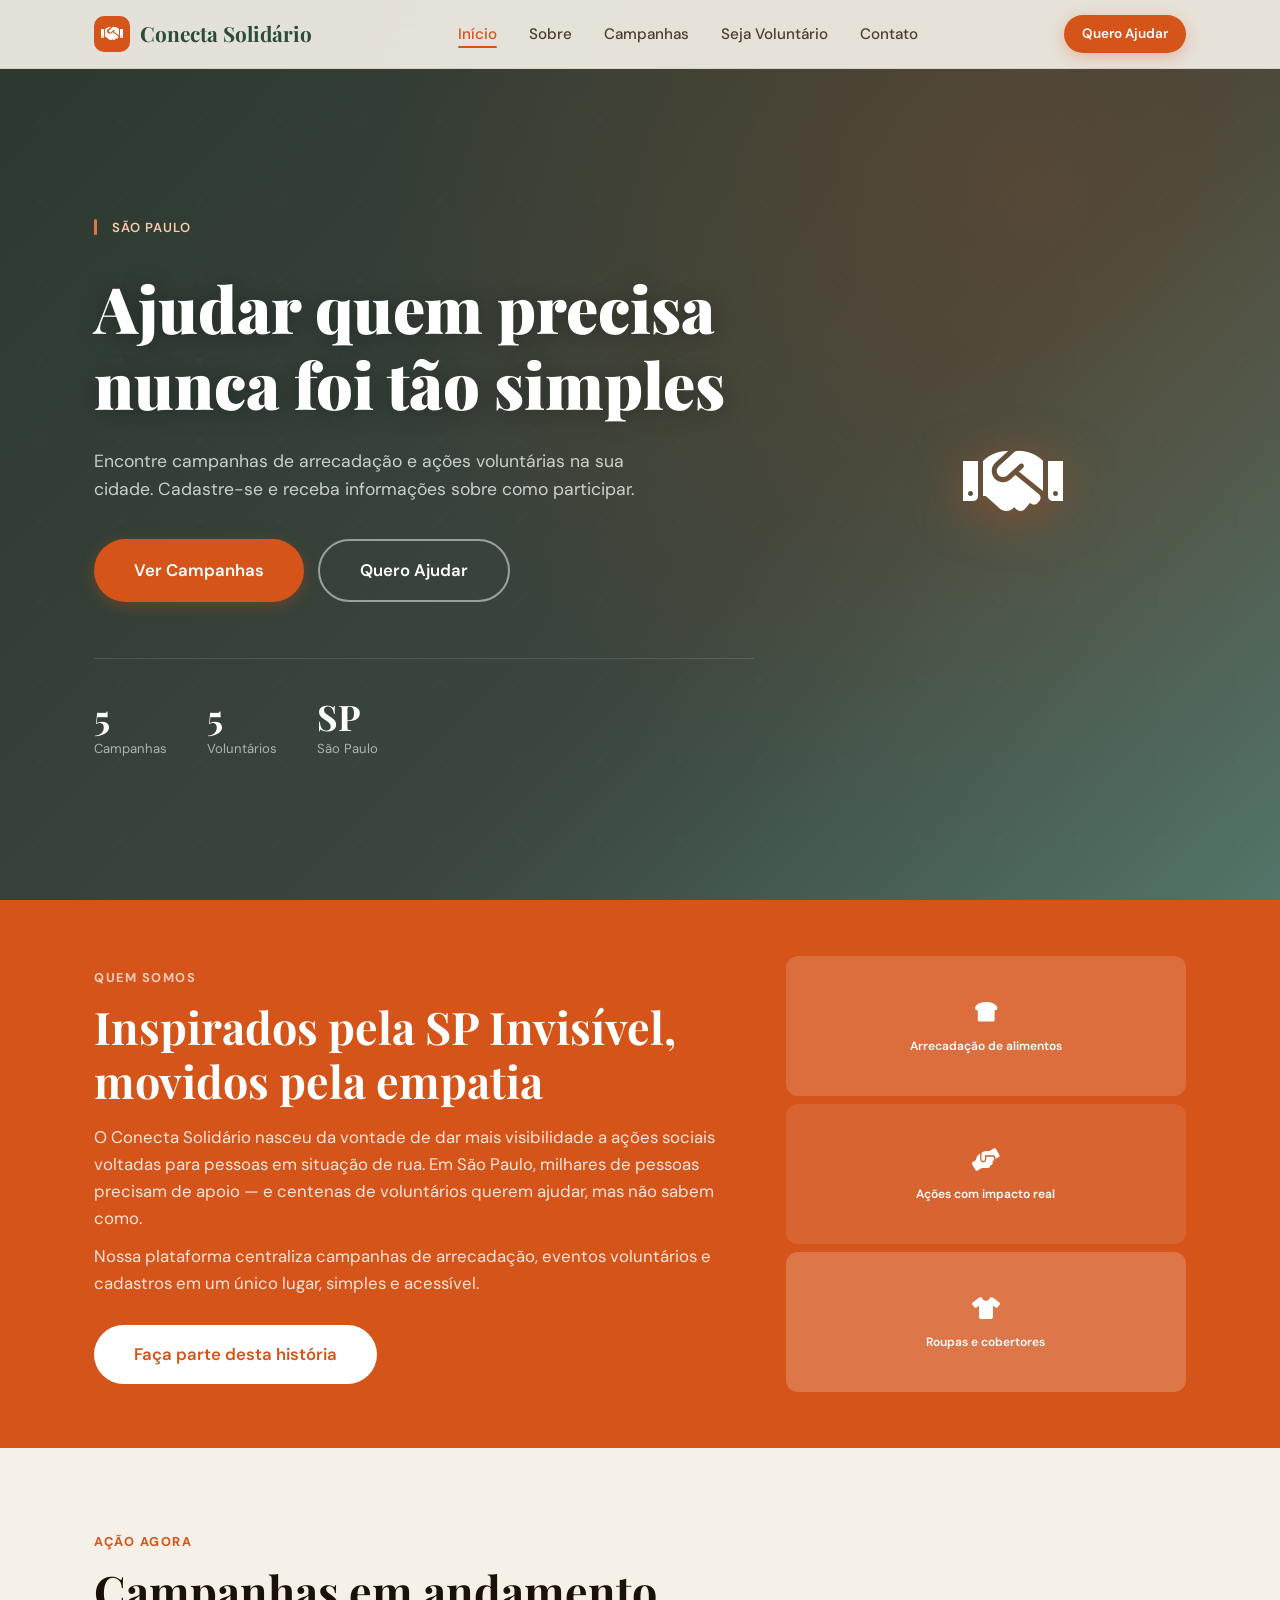
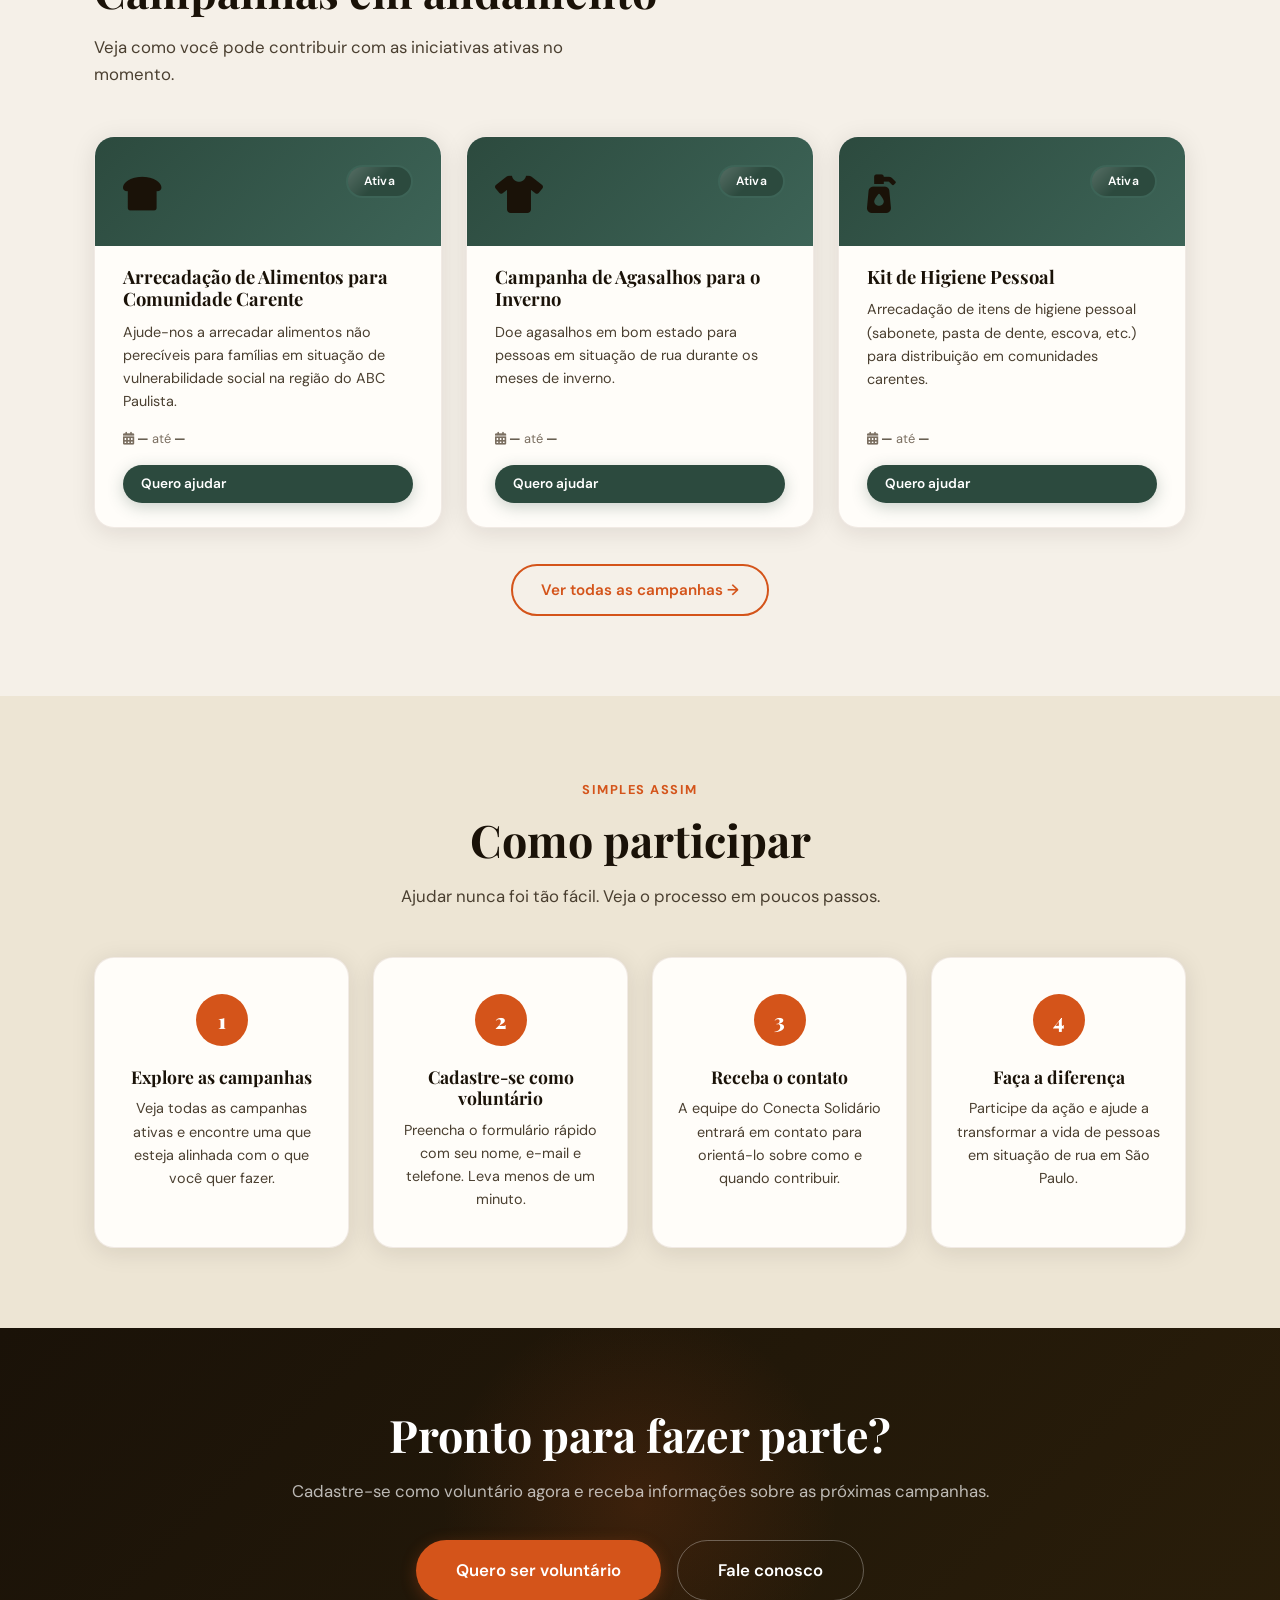
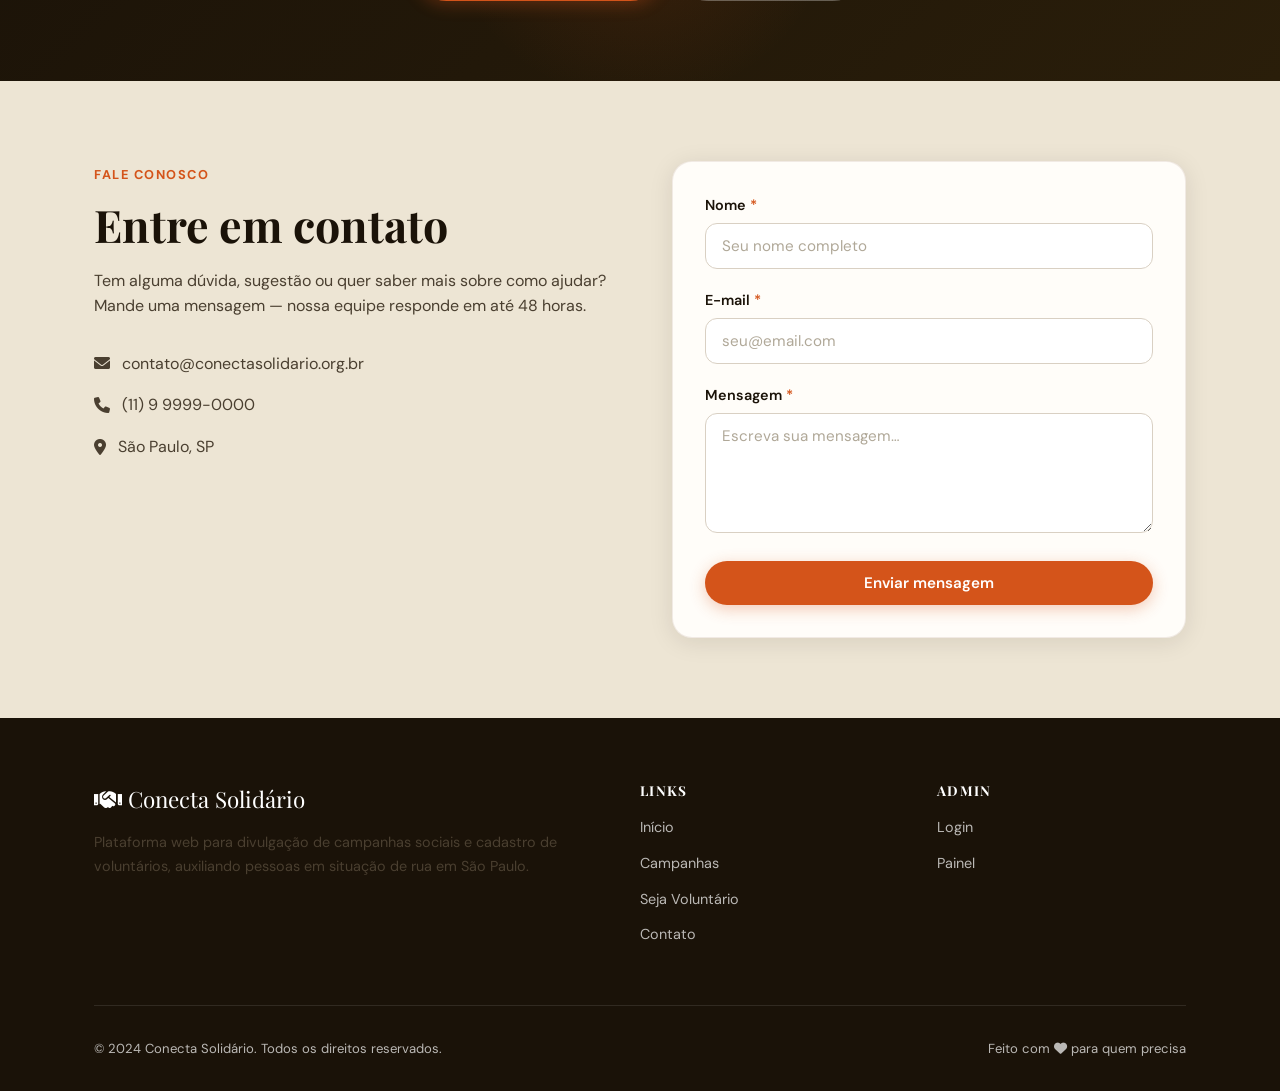
==== commit 189cc59d: "firt commit" ====
--- a/index.html
+++ b/index.html
@@ -18,7 +18,7 @@
   <div class="container navbar-inner">
     <a href="index.html" class="navbar-brand">
       <span class="brand-icon">
-        <svg width="20" height="20" viewBox="0 0 24 24" fill="none" stroke="currentColor" stroke-width="2" stroke-linecap="round" stroke-linejoin="round"><path d="M18 8a3 3 0 1 0-5.12-2.12L10 8.26l-1.12-1.12A3 3 0 1 06 8a3 3 0 1 0 4.12 2.12L10 9.74l.88-.88A3 3 0 1 018 18"/><path d="M7 16a4 4 0 0 0 3-3 4 4 0 0 1 3 3"/><path d="M4 21a7 7 0 0 1 7-7 7 7 0 0 1 7 7"/><path d="M14 7a4 4 0 0 1 3 3 4 4 0 0 0 3-3"/></svg>
+        <i class="fas fa-handshake"></i>
       </span>
       Conecta Solidário
     </a>
@@ -79,7 +79,7 @@
   <div class="hero-illustration">
     <div class="hero-icon-center">
       <div class="big-icon">
-        <svg width="80" height="80" viewBox="0 0 24 24" fill="none" stroke="currentColor" stroke-width="1.5" stroke-linecap="round" stroke-linejoin="round"><path d="M20.84 4.61a5.5 5.5 0 0 0-7.78 0L12 5.67l-1.06-1.06a5.5 5.5 0 0 0-7.78 7.78l1.06 1.06L12 21.23l7.78-7.78 1.06-1.06a5.5 5.5 0 0 0 0-7.78z"/></svg>
+        <i class="fas fa-handshake"></i>
       </div>
     </div>
   </div>
@@ -108,19 +108,19 @@
       <div class="about-img-grid">
         <div class="about-img-block aib-1">
           <span class="icon">
-            <svg width="32" height="32" viewBox="0 0 24 24" fill="none" stroke="currentColor" stroke-width="1.5" stroke-linecap="round" stroke-linejoin="round"><path d="M18 8a3 3 0 1 0-5.12-2.12L10 8.26l-1.12-1.12A3 3 0 1 06 8a3 3 0 1 0 4.12 2.12L10 9.74l.88-.88A3 3 0 1 018 18"/><path d="M7 16a4 4 0 0 0 3-3 4 4 0 0 1 3 3"/><path d="M4 21a7 7 0 0 1 7-7 7 7 0 0 1 7 7"/><path d="M14 7a4 4 0 0 1 3 3 4 4 0 0 0 3-3"/></svg>
+            <i class="fas fa-bread-slice"></i>
           </span>
           Arrecadação de alimentos
         </div>
         <div class="about-img-block aib-2">
           <span class="icon">
-            <svg width="32" height="32" viewBox="0 0 24 24" fill="none" stroke="currentColor" stroke-width="1.5" stroke-linecap="round" stroke-linejoin="round"><path d="M20.84 4.61a5.5 5.5 0 0 0-7.78 0L12 5.67l-1.06-1.06a5.5 5.5 0 0 0-7.78 7.78l1.06 1.06L12 21.23l7.78-7.78 1.06-1.06a5.5 5.5 0 0 0 0-7.78z"/></svg>
+            <i class="fas fa-hands-helping"></i>
           </span>
           Ações com impacto real
         </div>
         <div class="about-img-block aib-3">
           <span class="icon">
-            <svg width="32" height="32" viewBox="0 0 24 24" fill="none" stroke="currentColor" stroke-width="1.5" stroke-linecap="round" stroke-linejoin="round"><path d="M20.38 3.46L16 2 12 5.5 8 2l-4.38 1.46a2 2 0 0 0-1.34 2.23l.58 3.47a1 1 0 0 0 .99.84H6l.23-1.37a8 8 0 0 1 5.54 0L12 10.18V20a2 2 0 0 1-2 2h-.18a2 2 0 0 1-1.82-1.18L6 19l-1.27.57A2 2 0 0 0 4 21.43V22a2 2 0 0 0 2 2h12a2 2 0 0 0 2-2v-.57a2 2 0 0 0-.73-1.86L18 19l-2-1.18a2 2 0 0 1-1.82-1.18H14a1 1 0 0 1 .99-.84h.16a1 1 0 0 1 .99.84l.58-3.47a2 2 0 0 0-1.34-2.23z"/></svg>
+            <i class="fas fa-tshirt"></i>
           </span>
           Roupas e cobertores
         </div>
@@ -204,15 +204,15 @@
         </p>
         <div style="margin-top:32px;display:flex;flex-direction:column;gap:16px">
           <div style="display:flex;align-items:center;gap:12px;color:var(--text-m)">
-            <svg width="20" height="20" viewBox="0 0 24 24" fill="none" stroke="currentColor" stroke-width="2" stroke-linecap="round" stroke-linejoin="round"><rect x="2" y="4" width="20" height="16" rx="2"/><path d="m22 7-8.97 5.7a1.94 1.94 0 0 1-2.06 0L2 7"/></svg>
+            <i class="fas fa-envelope"></i>
             <span>contato@conectasolidario.org.br</span>
           </div>
           <div style="display:flex;align-items:center;gap:12px;color:var(--text-m)">
-            <svg width="20" height="20" viewBox="0 0 24 24" fill="none" stroke="currentColor" stroke-width="2" stroke-linecap="round" stroke-linejoin="round"><path d="M22 16.92v3a2 2 0 0 1-2.18 2 19.79 19.79 0 0 1-8.63-3.07 19.5 19.5 0 0 1-6-6 19.79 19.79 0 0 1-3.07-8.67A2 2 0 0 1 4.11 2h3a2 2 0 0 1 2 1.72 12.84 12.84 0 0 0 .7 2.81 2 2 0 0 1-.45 2.11L8.09 9.91a16 16 0 0 0 6 6l1.27-1.27a2 2 0 0 1 2.11-.45 12.84 12.84 0 0 0 2.81.7A2 2 0 0 1 22 16.92z"/></svg>
+            <i class="fas fa-phone"></i>
             <span>(11) 9 9999-0000</span>
           </div>
           <div style="display:flex;align-items:center;gap:12px;color:var(--text-m)">
-            <svg width="20" height="20" viewBox="0 0 24 24" fill="none" stroke="currentColor" stroke-width="2" stroke-linecap="round" stroke-linejoin="round"><path d="M21 10c0 7-9 13-9 13s-9-6-9-13a9 9 0 0 1 18 0z"/><circle cx="12" cy="10" r="3"/></svg>
+            <i class="fas fa-map-marker-alt"></i>
             <span>São Paulo, SP</span>
           </div>
         </div>
@@ -245,7 +245,7 @@
     <div class="footer-grid">
       <div>
         <div class="footer-brand">
-          <svg width="20" height="20" viewBox="0 0 24 24" fill="none" stroke="currentColor" stroke-width="2" stroke-linecap="round" stroke-linejoin="round"><path d="M18 8a3 3 0 1 0-5.12-2.12L10 8.26l-1.12-1.12A3 3 0 1 06 8a3 3 0 1 0 4.12 2.12L10 9.74l.88-.88A3 3 0 1 018 18"/><path d="M7 16a4 4 0 0 0 3-3 4 4 0 0 1 3 3"/><path d="M4 21a7 7 0 0 1 7-7 7 7 0 0 1 7 7"/><path d="M14 7a4 4 0 0 1 3 3 4 4 0 0 0 3-3"/></svg>
+          <i class="fas fa-handshake"></i>
           Conecta Solidário
         </div>
         <p class="footer-desc">
@@ -272,7 +272,7 @@
     </div>
     <div class="footer-bottom">
       <span>© 2024 Conecta Solidário. Todos os direitos reservados.</span>
-      <span>Feito com <svg width="14" height="14" viewBox="0 0 24 24" fill="currentColor" stroke="currentColor" stroke-width="1" stroke-linecap="round" stroke-linejoin="round"><path d="M20.84 4.61a5.5 5.5 0 0 0-7.78 0L12 5.67l-1.06-1.06a5.5 5.5 0 0 0-7.78 7.78l1.06 1.06L12 21.23l7.78-7.78 1.06-1.06a5.5 5.5 0 0 0 0-7.78z"/></svg> para quem precisa</span>
+      <span>Feito com <i class="fas fa-heart"></i> para quem precisa</span>
     </div>
   </div>
 </footer>
@@ -299,7 +299,7 @@
       if (!ativas.length) {
         grid.innerHTML = `<div class="empty-state" style="grid-column:1/-1">
           <div class="icon">
-            <svg width="48" height="48" viewBox="0 0 24 24" fill="none" stroke="currentColor" stroke-width="1.5" stroke-linecap="round" stroke-linejoin="round"><path d="M21 15a2 2 0 0 1-2 2H7l-4 4V5a2 2 0 0 1 2-2h14a2 2 0 0 1 2 2z"/></svg>
+            <i class="fas fa-calendar-alt"></i>
           </div>
           <h3>Nenhuma campanha ativa no momento</h3>
           <p>Volte em breve para ver as próximas ações.</p>
@@ -318,7 +318,7 @@
             <h3>${c.titulo}</h3>
             <p>${c.descricao}</p>
             <div class="campaign-dates">
-              <svg width="14" height="14" viewBox="0 0 24 24" fill="none" stroke="currentColor" stroke-width="2" stroke-linecap="round" stroke-linejoin="round"><rect x="3" y="4" width="18" height="18" rx="2" ry="2"/><line x1="16" y1="2" x2="16" y2="6"/><line x1="8" y1="2" x2="8" y2="6"/><line x1="3" y1="10" x2="21" y2="10"/></svg>
+              <i class="fas fa-calendar-alt"></i>
               <span>${formatDate(c.data_inicio)}</span> até <span>${formatDate(c.data_fim)}</span>
             </div>
             <a href="pages/voluntario.html" class="btn btn-forest btn-sm">Quero ajudar</a>
@@ -328,7 +328,7 @@
     } catch (e) {
       grid.innerHTML = `<div class="empty-state" style="grid-column:1/-1">
         <div class="icon">
-          <svg width="48" height="48" viewBox="0 0 24 24" fill="none" stroke="currentColor" stroke-width="1.5" stroke-linecap="round" stroke-linejoin="round"><path d="M21 15a2 2 0 0 1-2 2H7l-4 4V5a2 2 0 0 1 2-2h14a2 2 0 0 1 2 2z"/></svg>
+          <i class="fas fa-exclamation-circle"></i>
         </div>
         <h3>Erro ao carregar campanhas</h3>
         <p>Tente novamente mais tarde.</p>
@@ -348,14 +348,14 @@
 
   function getIconSVG(name) {
     const icons = {
-      bread: '<svg width="32" height="32" viewBox="0 0 24 24" fill="none" stroke="currentColor" stroke-width="1.5" stroke-linecap="round" stroke-linejoin="round"><path d="M2 10a2 2 0 0 1 2-2h16a2 2 0 0 1 2 2v6a2 2 0 0 1-2 2H4a2 2 0 0 1-2-2z"/><path d="M12 2v2"/><path d="M12 20v2"/><path d="M4 10v2"/><path d="M20 10v2"/></svg>',
-      coat: '<svg width="32" height="32" viewBox="0 0 24 24" fill="none" stroke="currentColor" stroke-width="1.5" stroke-linecap="round" stroke-linejoin="round"><path d="M20.38 3.46L16 2 12 5.5 8 2l-4.38 1.46a2 2 0 0 0-1.34 2.23l.58 3.47a1 1 0 0 0 .99.84H6l.23-1.37a8 8 0 0 1 5.54 0L12 10.18V20a2 2 0 0 1-2 2h-.18a2 2 0 0 1-1.82-1.18L6 19l-1.27.57A2 2 0 0 0 4 21.43V22a2 2 0 0 0 2 2h12a2 2 0 0 0 2-2v-.57a2 2 0 0 0-.73-1.86L18 19l-2-1.18a2 2 0 0 1-1.82-1.18H14a1 1 0 0 1 .99-.84h.16a1 1 0 0 1 .99.84l.58-3.47a2 2 0 0 0-1.34-2.23z"/></svg>',
-      bottle: '<svg width="32" height="32" viewBox="0 0 24 24" fill="none" stroke="currentColor" stroke-width="1.5" stroke-linecap="round" stroke-linejoin="round"><path d="M9 2h6v4.5l2.5 2.5H6.5L9 6.5V2z"/><path d="M4 11.5v1.5c0 3 1 5.5 2 6.5h8c1-1 2-3.5 2-6.5v-1.5"/><path d="M6 2v1"/><path d="M18 2v1"/></svg>',
-      pill: '<svg width="32" height="32" viewBox="0 0 24 24" fill="none" stroke="currentColor" stroke-width="1.5" stroke-linecap="round" stroke-linejoin="round"><path d="M10.5 1.5l8.5 8.5a2.83 2.83 0 0 1 0 4L14 21l-5-5-2-2a2.83 2.83 0 0 1 0-4L10.5 1.5z"/></svg>',
-      books: '<svg width="32" height="32" viewBox="0 0 24 24" fill="none" stroke="currentColor" stroke-width="1.5" stroke-linecap="round" stroke-linejoin="round"><path d="M4 19.5A2.5 2.5 0 0 1 6.5 17H20"/><path d="M6.5 2H20v20H6.5A2.5 2.5 0 0 1 4 19.5v-15A2.5 2.5 0 0 1 6.5 2z"/></svg>',
-      home: '<svg width="32" height="32" viewBox="0 0 24 24" fill="none" stroke="currentColor" stroke-width="1.5" stroke-linecap="round" stroke-linejoin="round"><path d="M3 9l9-7 9 7v11a2 2 0 0 1-2 2H5a2 2 0 0 1-2-2z"/><polyline points="9 22 9 12 15 12 15 22"/></svg>',
-      bath: '<svg width="32" height="32" viewBox="0 0 24 24" fill="none" stroke="currentColor" stroke-width="1.5" stroke-linecap="round" stroke-linejoin="round"><path d="M4 12h16"/><path d="M4 6v12a2 2 0 0 0 2 2h12a2 2 0 0 0 2-2V6"/><path d="M8 6V4a2 2 0 0 1 2-2h4a2 2 0 0 1 2 2v2"/><circle cx="12" cy="13" r="2"/><path d="M8 18l2 2 4-4 4 4"/></svg>',
-      salad: '<svg width="32" height="32" viewBox="0 0 24 24" fill="none" stroke="currentColor" stroke-width="1.5" stroke-linecap="round" stroke-linejoin="round"><path d="M12 22c5.523 0 10-4.477 10-10S17.523 2 12 2 2 6.477 2 12s4.477 10 10 10z"/><path d="M8 12c1.5-2 4-2 4 0s-2.5 4-4 0z"/><path d="M16 12c1.5-2 4-2 4 0s-2.5 4-4 0z"/></svg>'
+      bread: '<i class="fas fa-bread-slice"></i>',
+      coat: '<i class="fas fa-tshirt"></i>',
+      bottle: '<i class="fas fa-pump-soap"></i>',
+      pill: '<i class="fas fa-pills"></i>',
+      books: '<i class="fas fa-book"></i>',
+      home: '<i class="fas fa-home"></i>',
+      bath: '<i class="fas fa-bath"></i>',
+      salad: '<i class="fas fa-salad"></i>'
     };
     return icons[name] || '';
   }
@@ -377,3 +377,5 @@
 </script>
 </body>
 </html>
+
+
--- a/css/base.css
+++ b/css/base.css
@@ -23,20 +23,23 @@
 
 /* ─── Reset ──────────────────────────────────────────────── */
 *, *::before, *::after { box-sizing: border-box; margin: 0; padding: 0; }
-html { scroll-behavior: smooth; }
+html { scroll-behavior: smooth; overflow-x: hidden; }
 body {
   font-family: 'DM Sans', sans-serif;
   background: var(--cream);
   color: var(--text);
   line-height: 1.6;
   overflow-x: hidden;
+  width: 100%;
+  max-width: 100%;
 }
-img { max-width: 100%; display: block; }
+img { max-width: 100%; display: block; height: auto; }
 a { text-decoration: none; color: inherit; }
 ul { list-style: none; }
 button, input, textarea, select {
   font-family: inherit;
   font-size: inherit;
+  max-width: 100%;
 }
 
 /* ─── Typography ─────────────────────────────────────────── */
@@ -47,8 +50,8 @@
 p  { color: var(--text-m); }
 
 /* ─── Utilities ──────────────────────────────────────────── */
-.container { max-width: 1140px; margin: 0 auto; padding: 0 24px; }
-.section    { padding: 80px 0; }
-.section-sm { padding: 48px 0; }
+.container { max-width: 1140px; margin: 0 auto; padding: 0 24px; width: 100%; }
+.section    { padding: 80px 0; width: 100%; }
+.section-sm { padding: 48px 0; width: 100%; }
 .text-center { text-align: center; }
 .hidden { display: none !important; }
--- a/css/components.css
+++ b/css/components.css
@@ -53,12 +53,34 @@
 
 /* ─── Badges ─────────────────────────────────────────────── */
 .badge {
-  display: inline-flex; align-items: center; gap: 4px;
-  padding: 4px 12px; border-radius: 50px; font-size: .78rem; font-weight: 600;
+  display: inline-flex; align-items: center; gap: 6px;
+  padding: 5px 16px; border-radius: 20px; font-size: .76rem; font-weight: 600;
+  letter-spacing: 0.03em;
+  border: 2px solid transparent;
+  position: relative;
+  overflow: hidden;
 }
-.badge-green  { background: #D4EDDA; color: #1A6B3A; }
-.badge-orange { background: #FDEBD0; color: #8B4513; }
-.badge-red    { background: #FDECEA; color: #8B1A1A; }
+.badge::before {
+  content: '';
+  position: absolute; inset: 0;
+  background: linear-gradient(135deg, rgba(255,255,255,0.2) 0%, transparent 50%);
+  pointer-events: none;
+}
+.badge-green  {
+  background: #2C4A3E;
+  color: #fff;
+  border-color: #3D6457;
+}
+.badge-orange {
+  background: #D4541A;
+  color: #fff;
+  border-color: #E8733D;
+}
+.badge-red    {
+  background: #8B1A1A;
+  color: #fff;
+  border-color: #C0392B;
+}
 
 /* ─── Forms ──────────────────────────────────────────────── */
 .form-group { margin-bottom: 20px; }
--- a/css/layout.css
+++ b/css/layout.css
@@ -65,6 +65,8 @@
 footer {
   background: var(--text); color: rgba(255,255,255,.7);
   padding: 64px 0 32px;
+  width: 100%;
+  max-width: 100%;
 }
 .footer-grid {
   display: grid; grid-template-columns: 2fr 1fr 1fr; gap: 48px;
--- a/css/responsive.css
+++ b/css/responsive.css
@@ -1,11 +1,22 @@
 /* ─── Responsive ─────────────────────────────────────────── */
+* {
+  max-width: 100%;
+  box-sizing: border-box;
+}
+html, body {
+  overflow-x: hidden;
+  width: 100%;
+  font-size: 16px;
+}
 @media (max-width: 1024px) {
+  html { font-size: 15px; }
   .container { padding: 0 20px; }
   .hero-stats { gap: 24px; }
   .hero-stat strong { font-size: 1.8rem; }
 }
 
 @media (max-width: 900px) {
+  html { font-size: 14px; }
   .form-row { grid-template-columns: 1fr; }
   .footer-grid { grid-template-columns: 1fr; gap: 32px; }
   .navbar-nav, .navbar-actions .btn { display: none; }
@@ -19,11 +30,18 @@
   .hero-cta { flex-direction: column; }
   .hero-cta .btn { width: 100%; justify-content: center; }
   .hero-stats { flex-wrap: wrap; justify-content: center; }
+  .hero-illustration { display: none; }
+  .about-strip-inner { grid-template-columns: 1fr; }
+  .about-img-grid { grid-template-columns: 1fr; }
+  .steps-grid { grid-template-columns: 1fr; }
+  .cta-banner .cta-btns { flex-direction: column; }
+  .cta-banner .cta-btns .btn { width: 100%; }
 }
 
 @media (max-width: 768px) {
-  .section { padding: 64px 0; }
-  .hero { padding-top: 80px; }
+  html { font-size: 14px; }
+  .section { padding: 56px 0; }
+  .hero { padding-top: 70px; }
   .hero-eyebrow { font-size: .75rem; }
   .hero h1 { font-size: 2rem; }
   .hero-desc { font-size: 1rem; }
@@ -32,12 +50,16 @@
   .hero-stat span { font-size: .75rem; }
   .campaigns-grid { grid-template-columns: 1fr; }
   .about-strip-inner { flex-direction: column; }
-  .about-img-grid { grid-template-columns: 1fr; }
+  .about-img-grid { grid-template-columns: 1fr 1fr; gap: 8px; }
+  .about-img-block { aspect-ratio: auto; min-height: 70px; }
   .footer-bottom { flex-direction: column; gap: 12px; text-align: center; }
   .vol-layout { grid-template-columns: 1fr; gap: 32px; }
+  .filter-bar { flex-direction: column; }
+  .filter-btn { width: 100%; text-align: center; }
 }
 
 @media (max-width: 600px) {
+  html { font-size: 14px; }
   .section { padding: 48px 0; }
   .container { padding: 0 16px; }
   .modal { padding: 24px 16px; }
@@ -63,9 +85,16 @@
   .table-actions .btn { width: 100%; }
   #toast-container { left: 16px; right: 16px; bottom: 16px; }
   .toast { min-width: auto; }
+  .campaign-card-top { padding: 20px 20px 16px; }
+  .campaign-card-body { padding: 16px 20px 20px; }
+  .campaign-icon { font-size: 2.2rem; }
+  .contact-form { padding: 24px; }
+  .section-header { text-align: center; }
+  .section-header p { margin-left: auto; margin-right: auto; }
 }
 
 @media (max-width: 480px) {
+  html { font-size: 13px; }
   .hero h1 { font-size: 1.6rem; }
   .hero-desc { font-size: .9rem; }
   .hero-cta { gap: 10px; }
@@ -79,4 +108,79 @@
   .modal-overlay { padding: 0; }
   .btn { padding: 8px 16px; font-size: .85rem; }
   .btn-lg { padding: 12px 24px; }
+  .step-card { padding: 28px 16px; }
+  .step-num { width: 44px; height: 44px; font-size: 1.1rem; }
+  .about-strip { padding: 40px 0; }
+  .about-img-grid { gap: 8px; }
+  .about-img-block { padding: 16px; }
+  .campaign-card-top { padding: 16px 16px 12px; }
+  .campaign-card-body { padding: 14px 16px 16px; }
+  .campaign-icon { font-size: 2rem; }
+  .campaign-dates { font-size: .75rem; padding: 8px 12px; }
+  .login-card { padding: 32px 24px; }
+  .login-logo .icon-wrap { width: 50px; height: 50px; font-size: 1.5rem; }
+  .form-card { padding: 24px 16px; }
+  .vol-aside .why-card { padding: 24px 16px; }
+  .why-item { padding: 12px 0; }
+  .why-icon { font-size: 1.4rem; }
 }
+
+@media (max-width: 360px) {
+  html { font-size: 12px; }
+  .section { padding: 40px 0; }
+  .hero h1 { font-size: 1.4rem; }
+  .hero-desc { font-size: .85rem; }
+  .hero-eyebrow { font-size: .7rem; padding: 4px 10px; }
+  .hero-stat strong { font-size: 1.2rem; }
+  .hero-stat span { font-size: .7rem; }
+  .btn { padding: 8px 14px; font-size: .8rem; }
+  .btn-lg { padding: 10px 20px; font-size: .9rem; }
+  .btn-sm { padding: 5px 12px; font-size: .75rem; }
+  .navbar-brand { font-size: 1rem; }
+  .navbar-brand .brand-icon { width: 28px; height: 28px; font-size: .9rem; }
+  .page-hero { padding: 80px 0 40px; }
+  .page-hero h1 { font-size: 1.5rem; }
+  .page-hero p { font-size: .9rem; }
+  .campaign-card-top { padding: 14px 14px 10px; }
+  .campaign-card-body { padding: 12px 14px 14px; }
+  .campaign-icon { font-size: 1.8rem; }
+  .campaign-card-body h3 { font-size: 1rem; }
+  .campaign-card-body p { font-size: .85rem; }
+  .step-card { padding: 24px 12px; }
+  .step-num { width: 40px; height: 40px; font-size: 1rem; }
+  .step-card h3 { font-size: 1rem; }
+  .step-card p { font-size: .85rem; }
+  .filter-bar { padding: 16px 12px; }
+  .filter-btn { padding: 6px 16px; font-size: .8rem; }
+  .login-card { padding: 24px 16px; }
+  .login-logo .icon-wrap { width: 44px; height: 44px; font-size: 1.3rem; }
+  .form-control { padding: 8px 12px; font-size: .85rem; }
+  .modal { padding: 20px 12px; }
+}
+
+/* ─── Inline style overrides for responsiveness ─────────────── */
+@media (max-width: 768px) {
+  #contato > .container > div[style*="grid-template-columns"] {
+    grid-template-columns: 1fr !important;
+    gap: 32px !important;
+  }
+  #contato > .container > div[style*="padding:32px"] {
+    padding: 24px !important;
+  }
+  .vol-layout {
+    grid-template-columns: 1fr !important;
+    gap: 32px !important;
+  }
+}
+
+@media (max-width: 480px) {
+  #contato > .container > div[style*="grid-template-columns"] {
+    gap: 24px !important;
+  }
+  #contato > .container > div[style*="padding:32px"] {
+    padding: 20px !important;
+  }
+  .vol-layout {
+    gap: 24px !important;
+  }
+}
--- a/css/pages/index.css
+++ b/css/pages/index.css
@@ -17,13 +17,18 @@
 }
 .hero-content { position: relative; max-width: 660px; }
 .hero-eyebrow {
-  display: inline-flex; align-items: center; gap: 8px;
-  background: rgba(212,84,26,.2); border: 1px solid rgba(212,84,26,.35);
-  color: #FBCBA4; font-size: .8rem; font-weight: 700;
-  letter-spacing: .12em; text-transform: uppercase;
-  padding: 6px 14px; border-radius: 50px; margin-bottom: 24px;
+  display: inline-flex; align-items: center; gap: 10px;
+  color: #FBCBA4; font-size: .82rem; font-weight: 600;
+  letter-spacing: .08em; text-transform: uppercase;
+  padding: 8px 18px; margin-bottom: 24px;
+  position: relative;
 }
-.hero-eyebrow::before { content: ''; display: inline-block; width: 6px; height: 6px; background: var(--orange-l); border-radius: 50%; margin-right: 4px; }
+.hero-eyebrow::before {
+  content: '';
+  position: absolute; left: 0; top: 50%; transform: translateY(-50%);
+  width: 3px; height: 16px; background: var(--orange-l);
+  border-radius: 2px;
+}
 .hero h1 {
   color: var(--white); margin-bottom: 24px;
   text-shadow: 0 2px 24px rgba(0,0,0,.3);
@@ -45,8 +50,15 @@
   position: absolute; right: -40px; bottom: 0; top: 68px;
   width: 48%; display: flex; align-items: flex-end;
   justify-content: center; overflow: hidden;
+  max-width: 48%;
 }
-.hero-circles { position: relative; width: 420px; height: 420px; }
+@media (max-width: 900px) {
+  .hero-illustration { display: none; }
+}
+.hero-circles { position: relative; width: 420px; height: 420px; max-width: 100%; }
+@media (max-width: 900px) {
+  .hero-circles { display: none; }
+}
 .circle-pulse {
   position: absolute; border-radius: 50%;
   border: 1px solid rgba(255,255,255,.1);
@@ -64,22 +76,35 @@
 .hero-icon-center p { font-family: 'Playfair Display', serif; font-size: 1.1rem; opacity: .8; }
 
 /* ─── About strip (index.html) ────────────────────────────────── */
-.about-strip { background: var(--orange); padding: 56px 0; }
+.about-strip { background: var(--orange); padding: 56px 0; width: 100%; }
 .about-strip-inner {
-  display: grid; grid-template-columns: 1fr 1fr; gap: 48px; align-items: center;
+  display: grid; grid-template-columns: 1fr 0.6fr; gap: 24px; align-items: center;
+  width: 100%;
 }
 .about-strip h2 { color: var(--white); margin-bottom: 16px; }
 .about-strip p  { color: rgba(255,255,255,.85); font-size: 1.05rem; }
-.about-img-grid { display: grid; grid-template-columns: 1fr 1fr; gap: 12px; }
+.about-img-grid {
+  display: grid; grid-template-columns: 1fr; gap: 8px;
+  width: 100%;
+}
 .about-img-block {
-  border-radius: var(--radius); aspect-ratio: 1;
+  border-radius: var(--radius);
   display: flex; flex-direction: column; align-items: center; justify-content: center;
-  gap: 10px; font-size: .85rem; font-weight: 600; color: var(--white); text-align: center;
+  gap: 6px; font-size: .75rem; font-weight: 600; color: var(--white); text-align: center;
+  padding: 10px;
+  min-height: 140px;
 }
-.about-img-block .icon { font-size: 2rem; }
+.about-img-block .icon { font-size: 1.4rem; }
 .aib-1 { background: rgba(255,255,255,.15); }
-.aib-2 { background: rgba(255,255,255,.10); grid-row: span 2; }
+.aib-2 { background: rgba(255,255,255,.10); }
 .aib-3 { background: rgba(255,255,255,.20); }
+
+@media (max-width: 768px) {
+  .about-img-grid { grid-template-columns: 1fr 1fr; gap: 8px; }
+  .about-img-block { aspect-ratio: auto; min-height: 70px; padding: 12px; font-size: .75rem; }
+  .about-img-block .icon { font-size: 1.5rem; }
+  .aib-2 { grid-row: span 2; }
+}
 
 /* ─── Campaigns section (index.html) ─────────────────────────── */
 .campaigns-section { background: var(--cream); }
@@ -101,6 +126,7 @@
 .how-section { background: var(--warm); }
 .steps-grid { display: grid; grid-template-columns: repeat(auto-fit, minmax(220px,1fr)); gap: 24px; }
 .step-card { text-align: center; padding: 36px 24px; }
+.step-card:hover { transform: none; }
 .step-num {
   width: 52px; height: 52px; border-radius: 50%; background: var(--orange);
   color: var(--white); font-family: 'Playfair Display', serif;
